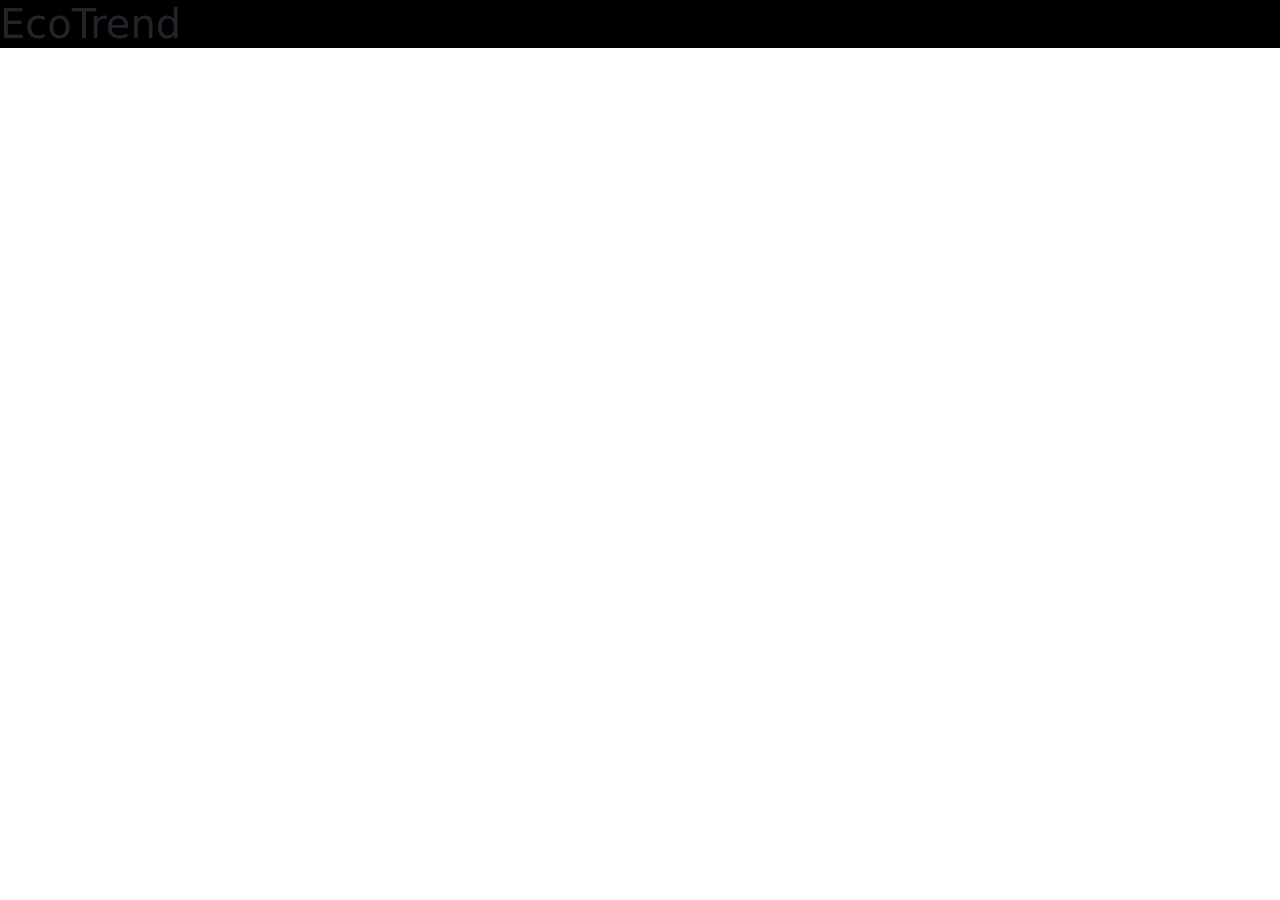
==== index.html @ 73c8722d "start" ====
<!DOCTYPE html>
<html lang="pt-br">
<head>
    <meta charset="UTF-8">
    <meta name="viewport" content="width=device-width, initial-scale=1.0">
    <title>Home</title>
    <link href="https://cdn.jsdelivr.net/npm/bootstrap@5.3.8/dist/css/bootstrap.min.css" rel="stylesheet" integrity="sha384-sRIl4kxILFvY47J16cr9ZwB07vP4J8+LH7qKQnuqkuIAvNWLzeN8tE5YBujZqJLB" crossorigin="anonymous">
</head>
<body>
    <h1 class="bg-black">EcoTrend</h1>
    
</body>
</html>
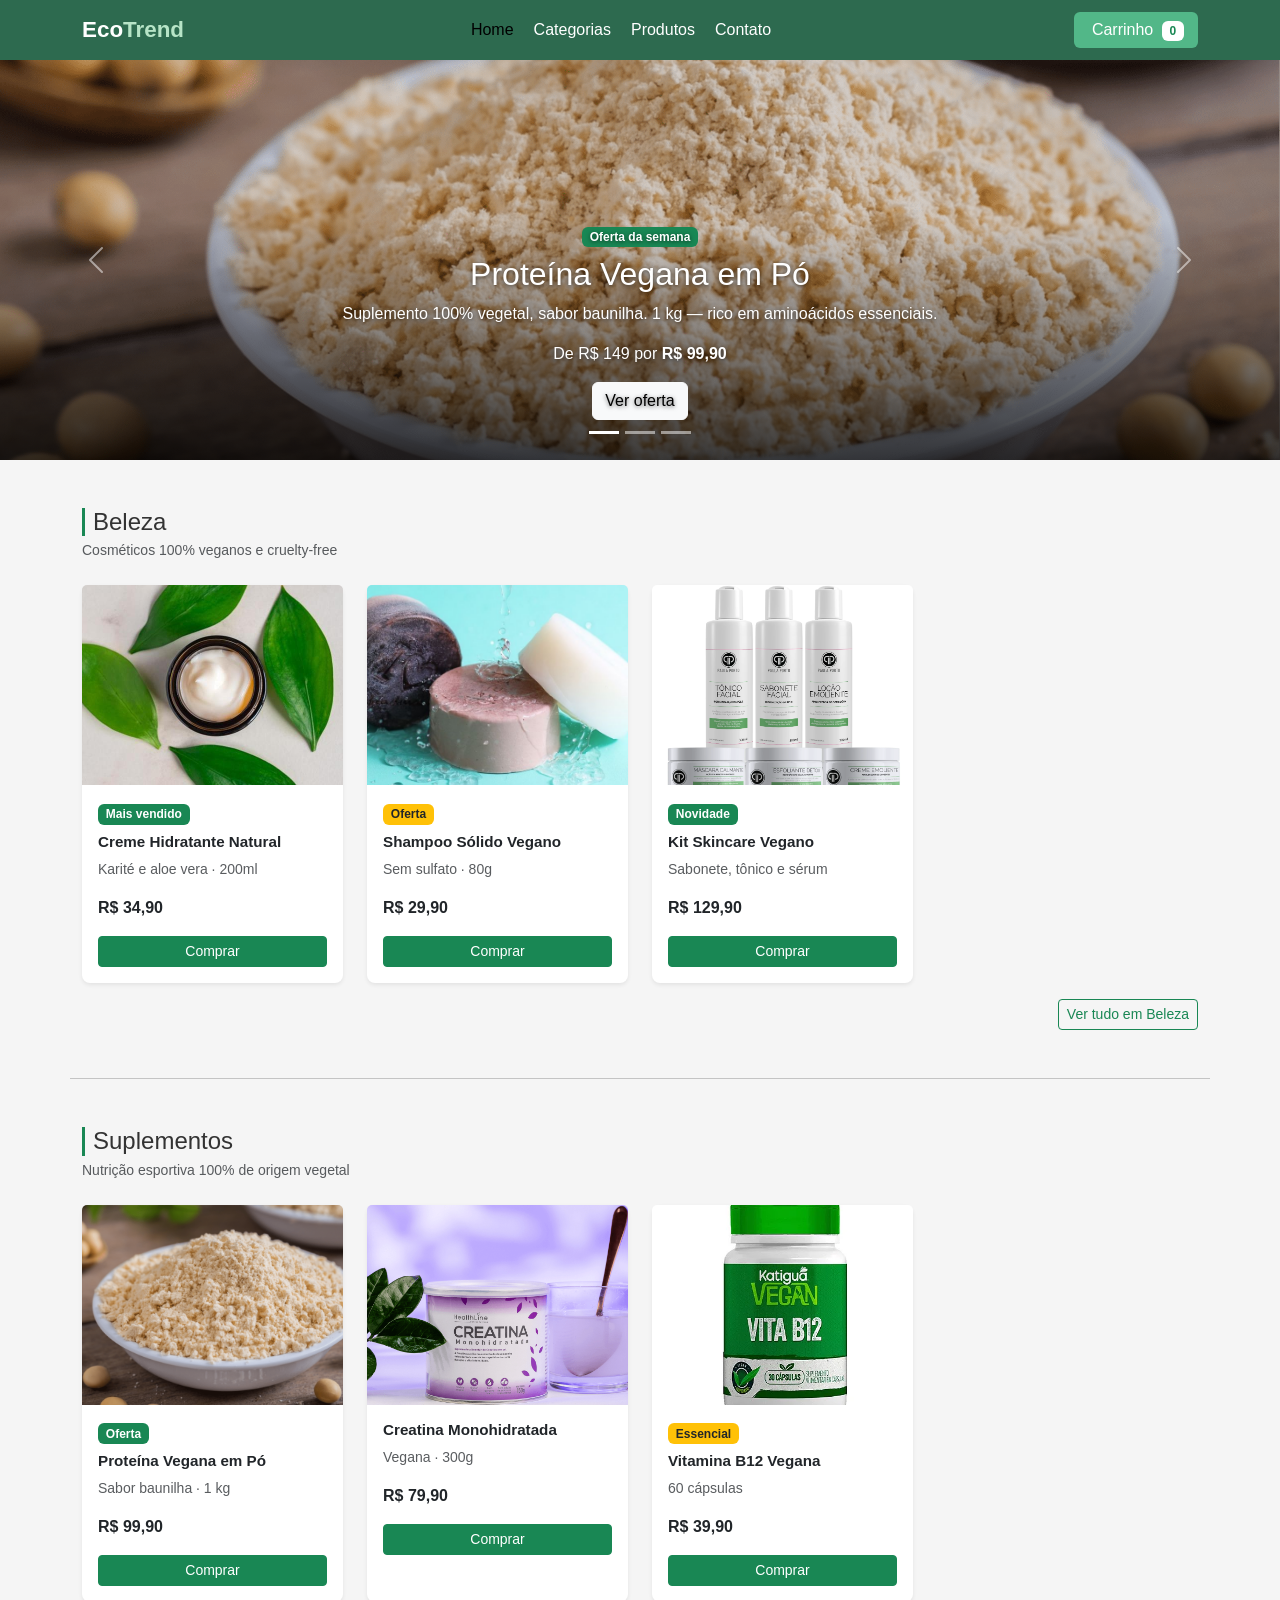
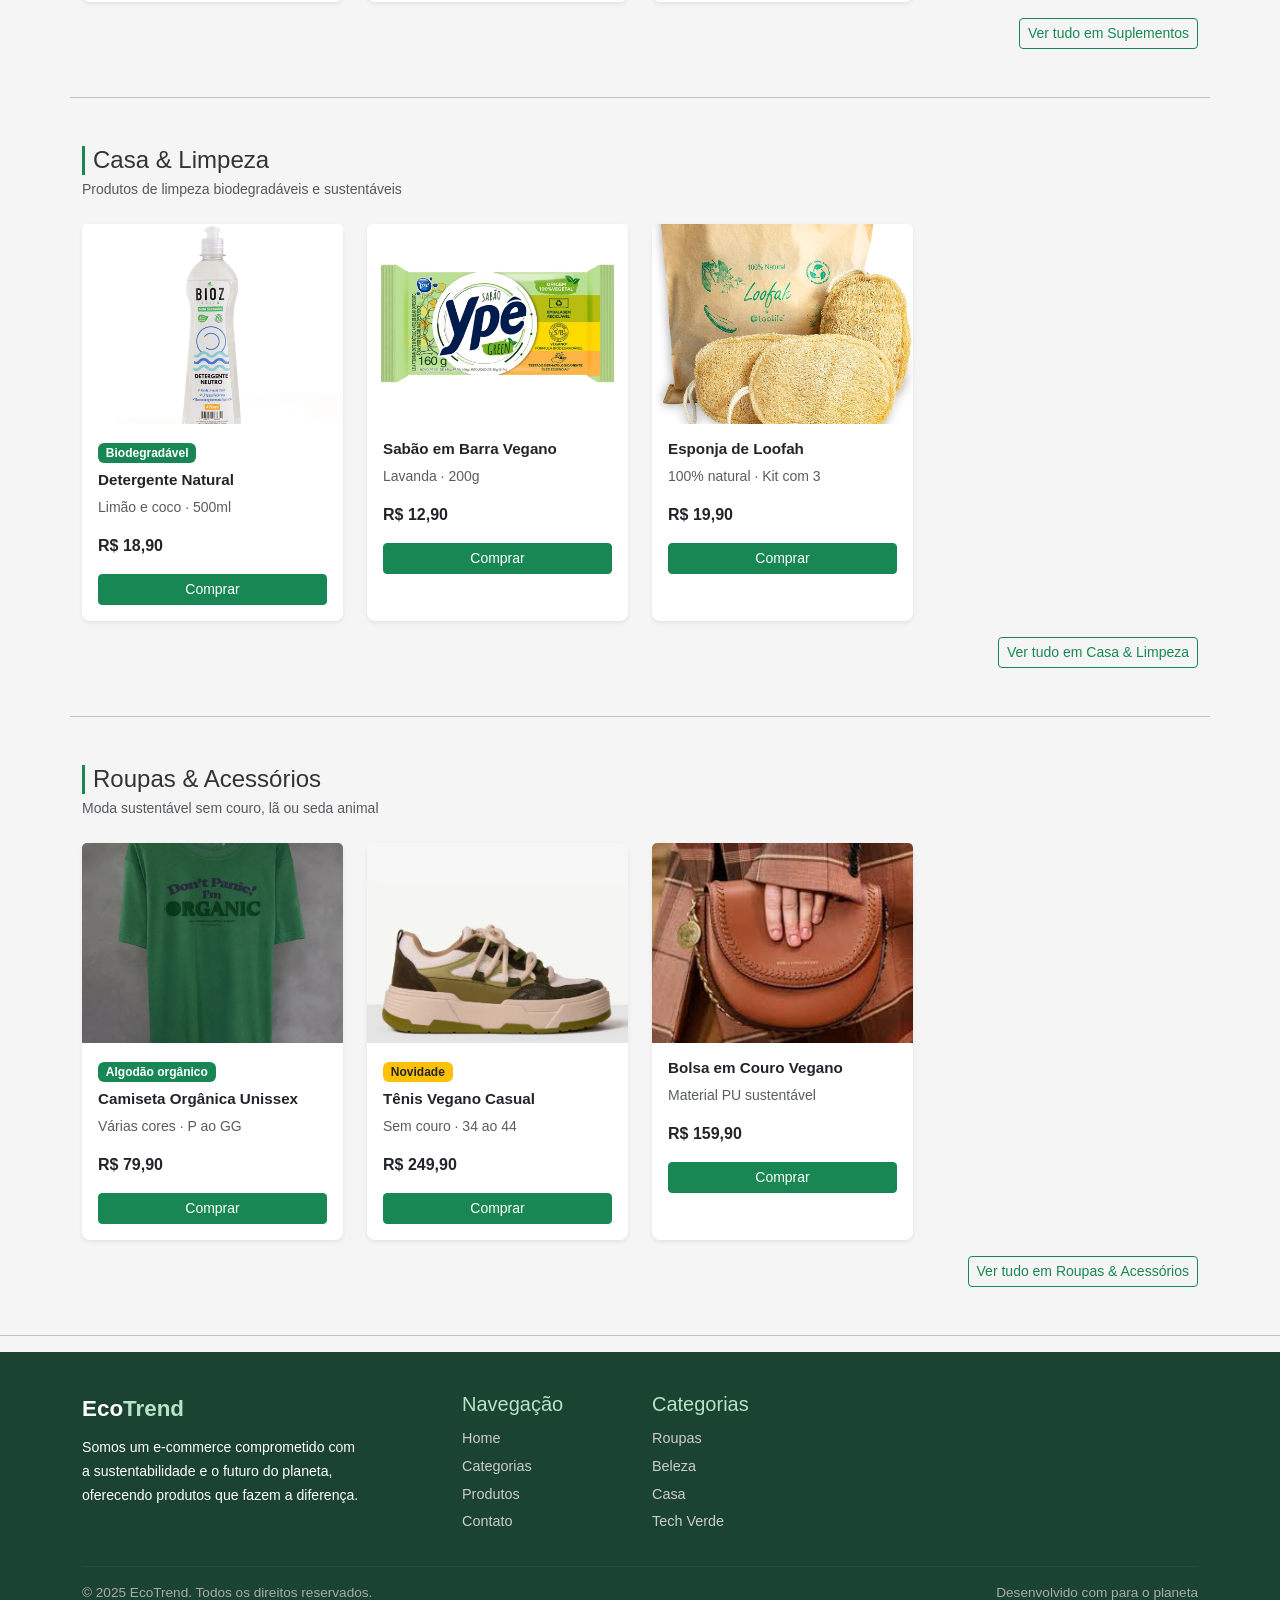
==== commit 9ec5d4b2: "index.html" ====
--- a/index.html
+++ b/index.html
@@ -1,13 +1,333 @@
 <!DOCTYPE html>
 <html lang="pt-br">
+
 <head>
     <meta charset="UTF-8">
     <meta name="viewport" content="width=device-width, initial-scale=1.0">
     <title>Home</title>
     <link href="https://cdn.jsdelivr.net/npm/bootstrap@5.3.8/dist/css/bootstrap.min.css" rel="stylesheet" integrity="sha384-sRIl4kxILFvY47J16cr9ZwB07vP4J8+LH7qKQnuqkuIAvNWLzeN8tE5YBujZqJLB" crossorigin="anonymous">
+    <link href="style/index.css" rel="stylesheet">
 </head>
+
 <body>
-    <h1 class="bg-black">EcoTrend</h1>
-    
+
+    <!-- Barra de navegação -->
+    <nav class="navbar navbar-expand-lg eco-navbar">
+        <div class="container">
+            <a class="navbar-brand" href="index.html">Eco<span>Trend</span></a>
+            <button class="navbar-toggler border-0" type="button" data-bs-toggle="collapse" data-bs-target="#navMenu">
+                <i class="fas fa-bars text-white"></i>
+            </button>
+            <div class="collapse navbar-collapse" id="navMenu">
+                <ul class="navbar-nav mx-auto gap-1">
+                    <li class="nav-item"><a class="nav-link active" href="index.html">Home</a></li>
+                    <li class="nav-item"><a class="nav-link" href="pages/categorias.html">Categorias</a></li>
+                    <li class="nav-item"><a class="nav-link" href="pages/produtos.html">Produtos</a></li>
+                    <li class="nav-item"><a class="nav-link" href="pages/contato.html">Contato</a></li>
+                </ul>
+                <div class="d-flex align-items-center gap-3">
+                    <a href="#" class="text-white-50 text-decoration-none"><i class="fas fa-search"></i></a>
+                    <a href="#" class="text-white-50 text-decoration-none"><i class="fas fa-user"></i></a>
+                    <a href="pages/categorias.html" class="nav-link cart-btn">
+                        <i class="fas fa-shopping-cart me-1"></i> Carrinho <span class="badge bg-white text-success ms-1">0</span>
+                    </a>
+                </div>
+            </div>
+        </div>
+    </nav>
+
+    <!-- Carrossel -->
+    <div id="promoCarousel" class="carousel slide" data-bs-ride="carousel" data-bs-interval="5000">
+
+        <div class="carousel-indicators">
+            <button type="button" data-bs-target="#promoCarousel" data-bs-slide-to="0" class="active" aria-current="true"></button>
+            <button type="button" data-bs-target="#promoCarousel" data-bs-slide-to="1"></button>
+            <button type="button" data-bs-target="#promoCarousel" data-bs-slide-to="2"></button>
+        </div>
+
+        <div class="carousel-inner">
+
+            <!-- Banner um -->
+            <div class="carousel-item active">
+                <img src="assets/img/proteina.png" class="d-block w-100" alt="Proteína Vegana">
+                <div class="carousel-caption d-none d-md-block">
+                    <span class="badge bg-success mb-2">Oferta da semana</span>
+                    <h2>Proteína Vegana em Pó</h2>
+                    <p>Suplemento 100% vegetal, sabor baunilha. 1 kg — rico em aminoácidos essenciais.</p>
+                    <p>De R$ 149 por <strong>R$ 99,90</strong></p>
+                    <a href="#" class="btn btn-light">Ver oferta</a>
+                </div>
+            </div>
+
+            <!-- Banner dois -->
+            <div class="carousel-item">
+                <img src="assets/img/hidratante.jpg" class="d-block w-100" alt="Creme Hidratante">
+                <div class="carousel-caption d-none d-md-block">
+                    <span class="badge bg-success mb-2">Leve 3, Pague 2</span>
+                    <h2>Creme Hidratante Natural</h2>
+                    <p>Formulado com manteiga de karité e aloe vera. Sem ingredientes de origem animal.</p>
+                    <p>A partir de <strong>R$ 34,90</strong></p>
+                    <a href="#" class="btn btn-light">Aproveitar</a>
+                </div>
+            </div>
+
+            <!-- Banner três -->
+            <div class="carousel-item">
+                <img src="assets/img/skincare.webp" class="d-block w-100" alt="Kit Skincare">
+                <div class="carousel-caption d-none d-md-block">
+                    <span class="badge bg-success mb-2">Novidade</span>
+                    <h2>Kit Skincare Vegano</h2>
+                    <p>Sabonete, tônico e sérum em um único kit. Cruelty-free e certificado vegano.</p>
+                    <p>Kit por <strong>R$ 129,90</strong></p>
+                    <a href="#" class="btn btn-light">Comprar agora</a>
+                </div>
+            </div>
+
+        </div>
+
+        <button class="carousel-control-prev" type="button" data-bs-target="#promoCarousel" data-bs-slide="prev">
+            <span class="carousel-control-prev-icon"></span>
+        </button>
+        <button class="carousel-control-next" type="button" data-bs-target="#promoCarousel" data-bs-slide="next">
+            <span class="carousel-control-next-icon"></span>
+        </button>
+
+    </div>
+
+    <!-- seção de produtos -->
+
+    <!-- beleza -->
+    <section class="container my-5">
+        <h4 class="mb-1 border-start border-success border-3 ps-2">Beleza</h4>
+        <p class="text-muted mb-4 small">Cosméticos 100% veganos e cruelty-free</p>
+        <div class="row g-4">
+            <div class="col-6 col-md-4 col-lg-3">
+                <div class="card h-100 border-0 shadow-sm">
+                    <img src="assets/img/hidratante.jpg" class="card-img-top" alt="Creme Hidratante">
+                    <div class="card-body">
+                        <span class="badge bg-success mb-2">Mais vendido</span>
+                        <h6 class="card-title">Creme Hidratante Natural</h6>
+                        <p class="text-muted small">Karité e aloe vera · 200ml</p>
+                        <p class="fw-bold mb-3">R$ 34,90</p>
+                        <a href="product.html" class="btn btn-success btn-sm w-100">Comprar</a>
+                    </div>
+                </div>
+            </div>
+            <div class="col-6 col-md-4 col-lg-3">
+                <div class="card h-100 border-0 shadow-sm">
+                    <img src="assets/img/shampoo.png" class="card-img-top" alt="Shampoo Sólido">
+                    <div class="card-body">
+                        <span class="badge bg-warning text-dark mb-2">Oferta</span>
+                        <h6 class="card-title">Shampoo Sólido Vegano</h6>
+                        <p class="text-muted small">Sem sulfato · 80g</p>
+                        <p class="fw-bold mb-3">R$ 29,90</p>
+                        <a href="product.html" class="btn btn-success btn-sm w-100">Comprar</a>
+                    </div>
+                </div>
+            </div>
+            <div class="col-6 col-md-4 col-lg-3">
+                <div class="card h-100 border-0 shadow-sm">
+                    <img src="assets/img/skincare.webp" class="card-img-top" alt="Kit Skincare">
+                    <div class="card-body">
+                        <span class="badge bg-success mb-2">Novidade</span>
+                        <h6 class="card-title">Kit Skincare Vegano</h6>
+                        <p class="text-muted small">Sabonete, tônico e sérum</p>
+                        <p class="fw-bold mb-3">R$ 129,90</p>
+                        <a href="product.html" class="btn btn-success btn-sm w-100">Comprar</a>
+                    </div>
+                </div>
+            </div>
+            <div class="text-end mt-3">
+                <a href="categories.html" class="btn btn-outline-success btn-sm">Ver tudo em Beleza</a>
+            </div>
+    </section>
+
+    <hr class="container">
+
+    <!-- suplementos -->
+    <section class="container my-5">
+        <h4 class="mb-1 border-start border-success border-3 ps-2">Suplementos</h4>
+        <p class="text-muted mb-4 small">Nutrição esportiva 100% de origem vegetal</p>
+        <div class="row g-4">
+            <div class="col-6 col-md-4 col-lg-3">
+                <div class="card h-100 border-0 shadow-sm">
+                    <img src="assets/img/proteina.png" class="card-img-top" alt="Proteína Vegana">
+                    <div class="card-body">
+                        <span class="badge bg-success mb-2">Oferta</span>
+                        <h6 class="card-title">Proteína Vegana em Pó</h6>
+                        <p class="text-muted small">Sabor baunilha · 1 kg</p>
+                        <p class="fw-bold mb-3">R$ 99,90</p>
+                        <a href="product.html" class="btn btn-success btn-sm w-100">Comprar</a>
+                    </div>
+                </div>
+            </div>
+            <div class="col-6 col-md-4 col-lg-3">
+                <div class="card h-100 border-0 shadow-sm">
+                    <img src="assets/img/creatina.png" class="card-img-top" alt="Creatina Vegana">
+                    <div class="card-body">
+                        <h6 class="card-title">Creatina Monohidratada</h6>
+                        <p class="text-muted small">Vegana · 300g</p>
+                        <p class="fw-bold mb-3">R$ 79,90</p>
+                        <a href="product.html" class="btn btn-success btn-sm w-100">Comprar</a>
+                    </div>
+                </div>
+            </div>
+            <div class="col-6 col-md-4 col-lg-3">
+                <div class="card h-100 border-0 shadow-sm">
+                    <img src="assets/img/vitaminab12.webp" class="card-img-top" alt="Vitamina B12">
+                    <div class="card-body">
+                        <span class="badge bg-warning text-dark mb-2">Essencial</span>
+                        <h6 class="card-title">Vitamina B12 Vegana</h6>
+                        <p class="text-muted small">60 cápsulas</p>
+                        <p class="fw-bold mb-3">R$ 39,90</p>
+                        <a href="product.html" class="btn btn-success btn-sm w-100">Comprar</a>
+                    </div>
+                </div>
+            </div>
+        </div>
+        <div class="text-end mt-3">
+            <a href="categories.html" class="btn btn-outline-success btn-sm">Ver tudo em Suplementos</a>
+        </div>
+    </section>
+
+    <hr class="container">
+
+    <!-- casa e limpeza -->
+    <section class="container my-5">
+        <h4 class="mb-1 border-start border-success border-3 ps-2">Casa & Limpeza</h4>
+        <p class="text-muted mb-4 small">Produtos de limpeza biodegradáveis e sustentáveis</p>
+        <div class="row g-4">
+            <div class="col-6 col-md-4 col-lg-3">
+                <div class="card h-100 border-0 shadow-sm">
+                    <img src="assets/img/detergente.png" class="card-img-top" alt="Detergente Natural">
+                    <div class="card-body">
+                        <span class="badge bg-success mb-2">Biodegradável</span>
+                        <h6 class="card-title">Detergente Natural</h6>
+                        <p class="text-muted small">Limão e coco · 500ml</p>
+                        <p class="fw-bold mb-3">R$ 18,90</p>
+                        <a href="product.html" class="btn btn-success btn-sm w-100">Comprar</a>
+                    </div>
+                </div>
+            </div>
+            <div class="col-6 col-md-4 col-lg-3">
+                <div class="card h-100 border-0 shadow-sm">
+                    <img src="assets/img/sabao.webp" class="card-img-top" alt="Sabão em Barra">
+                    <div class="card-body">
+                        <h6 class="card-title">Sabão em Barra Vegano</h6>
+                        <p class="text-muted small">Lavanda · 200g</p>
+                        <p class="fw-bold mb-3">R$ 12,90</p>
+                        <a href="product.html" class="btn btn-success btn-sm w-100">Comprar</a>
+                    </div>
+                </div>
+            </div>
+            <div class="col-6 col-md-4 col-lg-3">
+                <div class="card h-100 border-0 shadow-sm">
+                    <img src="assets/img/esponja.jpg" class="card-img-top" alt="Esponja Vegetal">
+                    <div class="card-body">
+                        <h6 class="card-title">Esponja de Loofah</h6>
+                        <p class="text-muted small">100% natural · Kit com 3</p>
+                        <p class="fw-bold mb-3">R$ 19,90</p>
+                        <a href="product.html" class="btn btn-success btn-sm w-100">Comprar</a>
+                    </div>
+                </div>
+            </div>
+        </div>
+        <div class="text-end mt-3">
+            <a href="categories.html" class="btn btn-outline-success btn-sm">Ver tudo em Casa & Limpeza</a>
+        </div>
+    </section>
+
+    <hr class="container">
+
+    <!-- roupas e acessórios -->
+    <section class="container my-5">
+        <h4 class="mb-1 border-start border-success border-3 ps-2">Roupas & Acessórios</h4>
+        <p class="text-muted mb-4 small">Moda sustentável sem couro, lã ou seda animal</p>
+        <div class="row g-4">
+            <div class="col-6 col-md-4 col-lg-3">
+                <div class="card h-100 border-0 shadow-sm">
+                    <img src="assets/img/camiseta.webp" class="card-img-top" alt="Camiseta Orgânica">
+                    <div class="card-body">
+                        <span class="badge bg-success mb-2">Algodão orgânico</span>
+                        <h6 class="card-title">Camiseta Orgânica Unissex</h6>
+                        <p class="text-muted small">Várias cores · P ao GG</p>
+                        <p class="fw-bold mb-3">R$ 79,90</p>
+                        <a href="product.html" class="btn btn-success btn-sm w-100">Comprar</a>
+                    </div>
+                </div>
+            </div>
+            <div class="col-6 col-md-4 col-lg-3">
+                <div class="card h-100 border-0 shadow-sm">
+                    <img src="assets/img/tenis.webp" class="card-img-top" alt="Tênis Vegano">
+                    <div class="card-body">
+                        <span class="badge bg-warning text-dark mb-2">Novidade</span>
+                        <h6 class="card-title">Tênis Vegano Casual</h6>
+                        <p class="text-muted small">Sem couro · 34 ao 44</p>
+                        <p class="fw-bold mb-3">R$ 249,90</p>
+                        <a href="product.html" class="btn btn-success btn-sm w-100">Comprar</a>
+                    </div>
+                </div>
+            </div>
+            <div class="col-6 col-md-4 col-lg-3">
+                <div class="card h-100 border-0 shadow-sm">
+                    <img src="assets/img/bolsa.jpg" class="card-img-top" alt="Bolsa Vegana">
+                    <div class="card-body">
+                        <h6 class="card-title">Bolsa em Couro Vegano</h6>
+                        <p class="text-muted small">Material PU sustentável</p>
+                        <p class="fw-bold mb-3">R$ 159,90</p>
+                        <a href="product.html" class="btn btn-success btn-sm w-100">Comprar</a>
+                    </div>
+                </div>
+            </div>
+        </div>
+        <div class="text-end mt-3">
+            <a href="categories.html" class="btn btn-outline-success btn-sm">Ver tudo em Roupas & Acessórios</a>
+        </div>
+    </section>
+
+    <hr>
+
+    <!-- Footer -->
+    <footer class="eco-footer">
+        <div class="container">
+            <div class="row g-4">
+                <div class="col-lg-4">
+                    <div class="footer-brand">Eco<span>Trend</span></div>
+                    <p style="font-size:0.88rem; max-width:280px; line-height:1.7;">
+                        Somos um e-commerce comprometido com a sustentabilidade e o futuro do planeta, oferecendo produtos que fazem a diferença.
+                    </p>
+                    <div class="social-icons mt-3">
+                        <a href="#"><i class="fab fa-instagram"></i></a>
+                        <a href="#"><i class="fab fa-facebook-f"></i></a>
+                        <a href="#"><i class="fab fa-tiktok"></i></a>
+                        <a href="#"><i class="fab fa-linkedin-in"></i></a>
+                    </div>
+                </div>
+                <div class="col-6 col-lg-2">
+                    <h5>Navegação</h5>
+                    <a href="index.html">Home</a>
+                    <a href="pages/categorias.html">Categorias</a>
+                    <a href="pages/produtos.html">Produtos</a>
+                    <a href="pages/contato.html">Contato</a>
+                </div>
+                <div class="col-6 col-lg-2">
+                    <h5>Categorias</h5>
+                    <a href="pages/categorias.html">Roupas</a>
+                    <a href="pages/categorias.html">Beleza</a>
+                    <a href="pages/categorias.html">Casa</a>
+                    <a href="pages/categorias.html">Tech Verde</a>
+                </div>
+            </div>
+            <hr />
+            <div class="d-flex justify-content-between align-items-center flex-wrap gap-2">
+                <p class="copyright mb-0">© 2025 EcoTrend. Todos os direitos reservados.</p>
+                <p class="copyright mb-0">Desenvolvido com <i class="fas fa-heart" style="color:var(--terracotta);"></i> para o planeta</p>
+            </div>
+        </div>
+    </footer>
+
+    <script src="https://cdn.jsdelivr.net/npm/bootstrap@5.3.8/dist/js/bootstrap.bundle.min.js"></script>
+
 </body>
+
 </html>
--- a/style/index.css
+++ b/style/index.css
@@ -0,0 +1,136 @@
+* {
+    margin: 0;
+    padding: 0;
+    box-sizing: border-box;
+}
+
+body {
+    font-family: Arial, sans-serif;
+    background-color: #f5f5f5;
+    color: #333;
+}
+
+
+/* Navbar */
+
+.eco-navbar {
+    background-color: #2d6a4f;
+}
+
+.eco-navbar .navbar-brand {
+    color: #fff;
+    font-weight: bold;
+    font-size: 1.4rem;
+}
+
+.eco-navbar .navbar-brand span {
+    color: #b7e4c7;
+}
+
+.eco-navbar .nav-link {
+    color: #fff;
+}
+
+.eco-navbar .nav-link:hover {
+    color: #b7e4c7;
+}
+
+.cart-btn {
+    background-color: #52b788;
+    border-radius: 6px;
+    padding: 6px 14px !important;
+}
+
+
+/* Carousel */
+
+.carousel-item img {
+    height: 400px;
+    object-fit: cover;
+}
+
+.carousel-item::after {
+    content: '';
+    position: absolute;
+    inset: 0;
+    background: linear-gradient(to top, rgba(0, 0, 0, 0.75) 0%, rgba(0, 0, 0, 0.1) 60%);
+}
+
+.carousel-caption {
+    z-index: 2;
+    text-shadow: 0 1px 4px rgba(0, 0, 0, 0.6);
+}
+
+
+/* Cards */
+
+.card img {
+    height: 200px;
+    object-fit: cover;
+}
+
+.card {
+    border-radius: 8px;
+}
+
+.card-title {
+    font-size: 0.95rem;
+    font-weight: bold;
+}
+
+
+/* Footer */
+
+.eco-footer {
+    background-color: #1b4332;
+    color: #fff;
+    padding: 40px 0 20px;
+}
+
+.eco-footer h5 {
+    color: #b7e4c7;
+    margin-bottom: 12px;
+}
+
+.eco-footer a {
+    display: block;
+    color: #ccc;
+    text-decoration: none;
+    margin-bottom: 6px;
+    font-size: 0.9rem;
+}
+
+.eco-footer a:hover {
+    color: #fff;
+}
+
+.footer-brand {
+    font-size: 1.4rem;
+    font-weight: bold;
+    color: #fff;
+    margin-bottom: 10px;
+}
+
+.footer-brand span {
+    color: #b7e4c7;
+}
+
+.eco-footer hr {
+    border-color: rgba(255, 255, 255, 0.15);
+}
+
+.copyright {
+    color: #aaa;
+    font-size: 0.85rem;
+}
+
+.social-icons a {
+    display: inline;
+    color: #b7e4c7;
+    margin-right: 12px;
+    font-size: 1.1rem;
+}
+
+.social-icons a:hover {
+    color: #fff;
+}
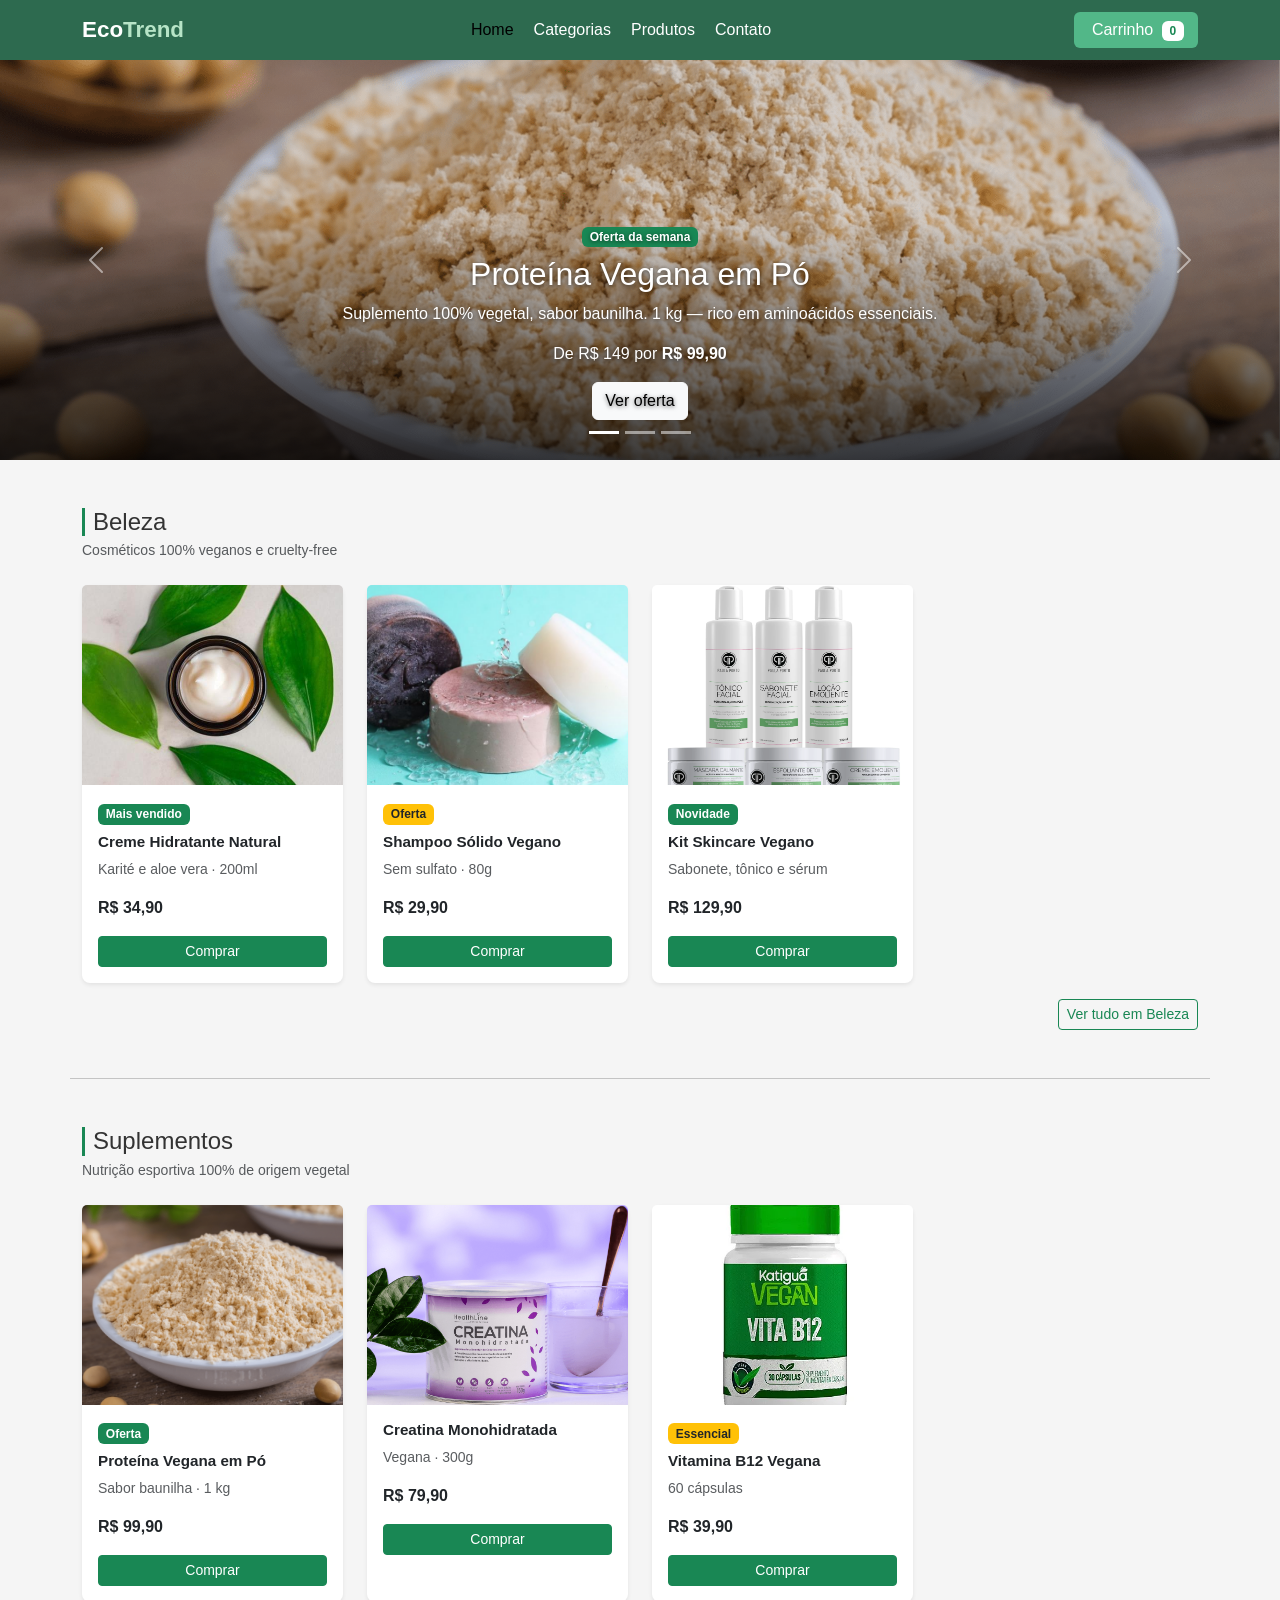
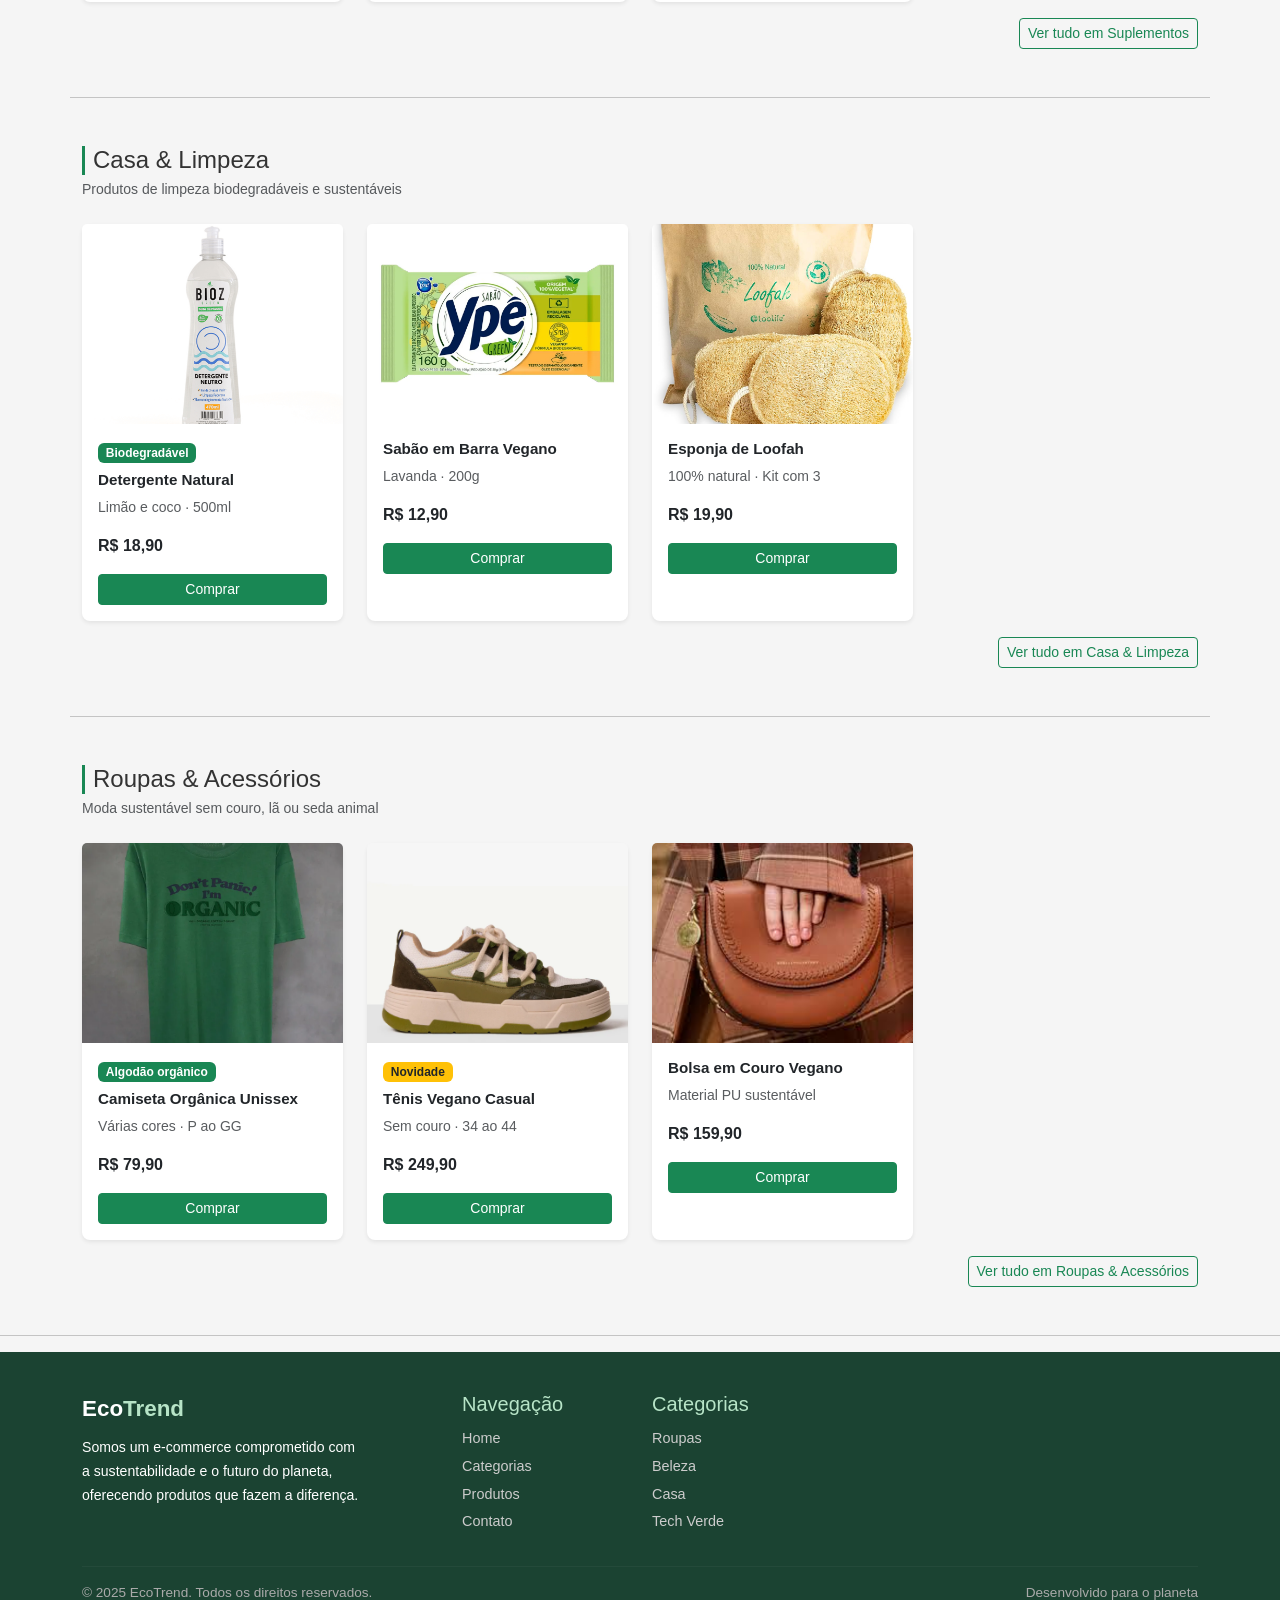
==== commit b391469f: "navbar" ====
--- a/index.html
+++ b/index.html
@@ -321,7 +321,7 @@
             <hr />
             <div class="d-flex justify-content-between align-items-center flex-wrap gap-2">
                 <p class="copyright mb-0">© 2025 EcoTrend. Todos os direitos reservados.</p>
-                <p class="copyright mb-0">Desenvolvido com <i class="fas fa-heart" style="color:var(--terracotta);"></i> para o planeta</p>
+                <p class="copyright mb-0">Desenvolvido para o planeta</p>
             </div>
         </div>
     </footer>
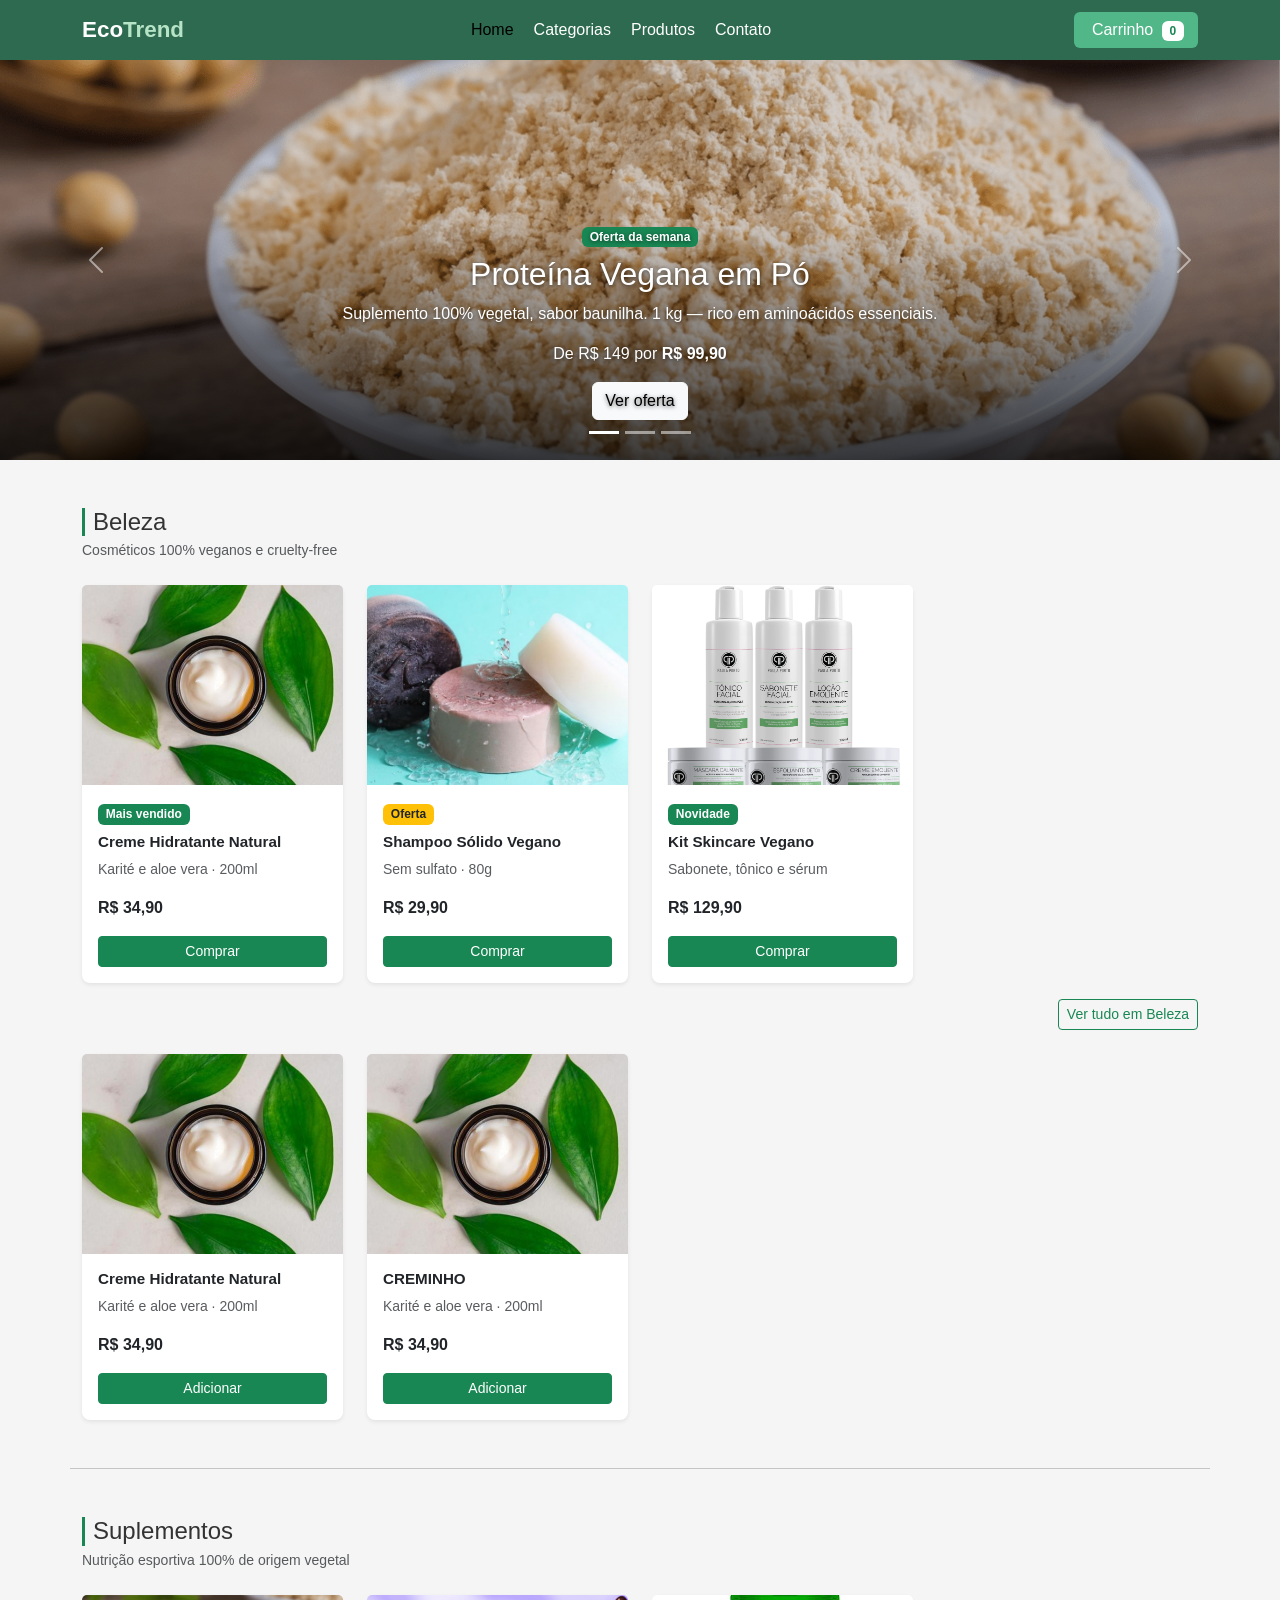
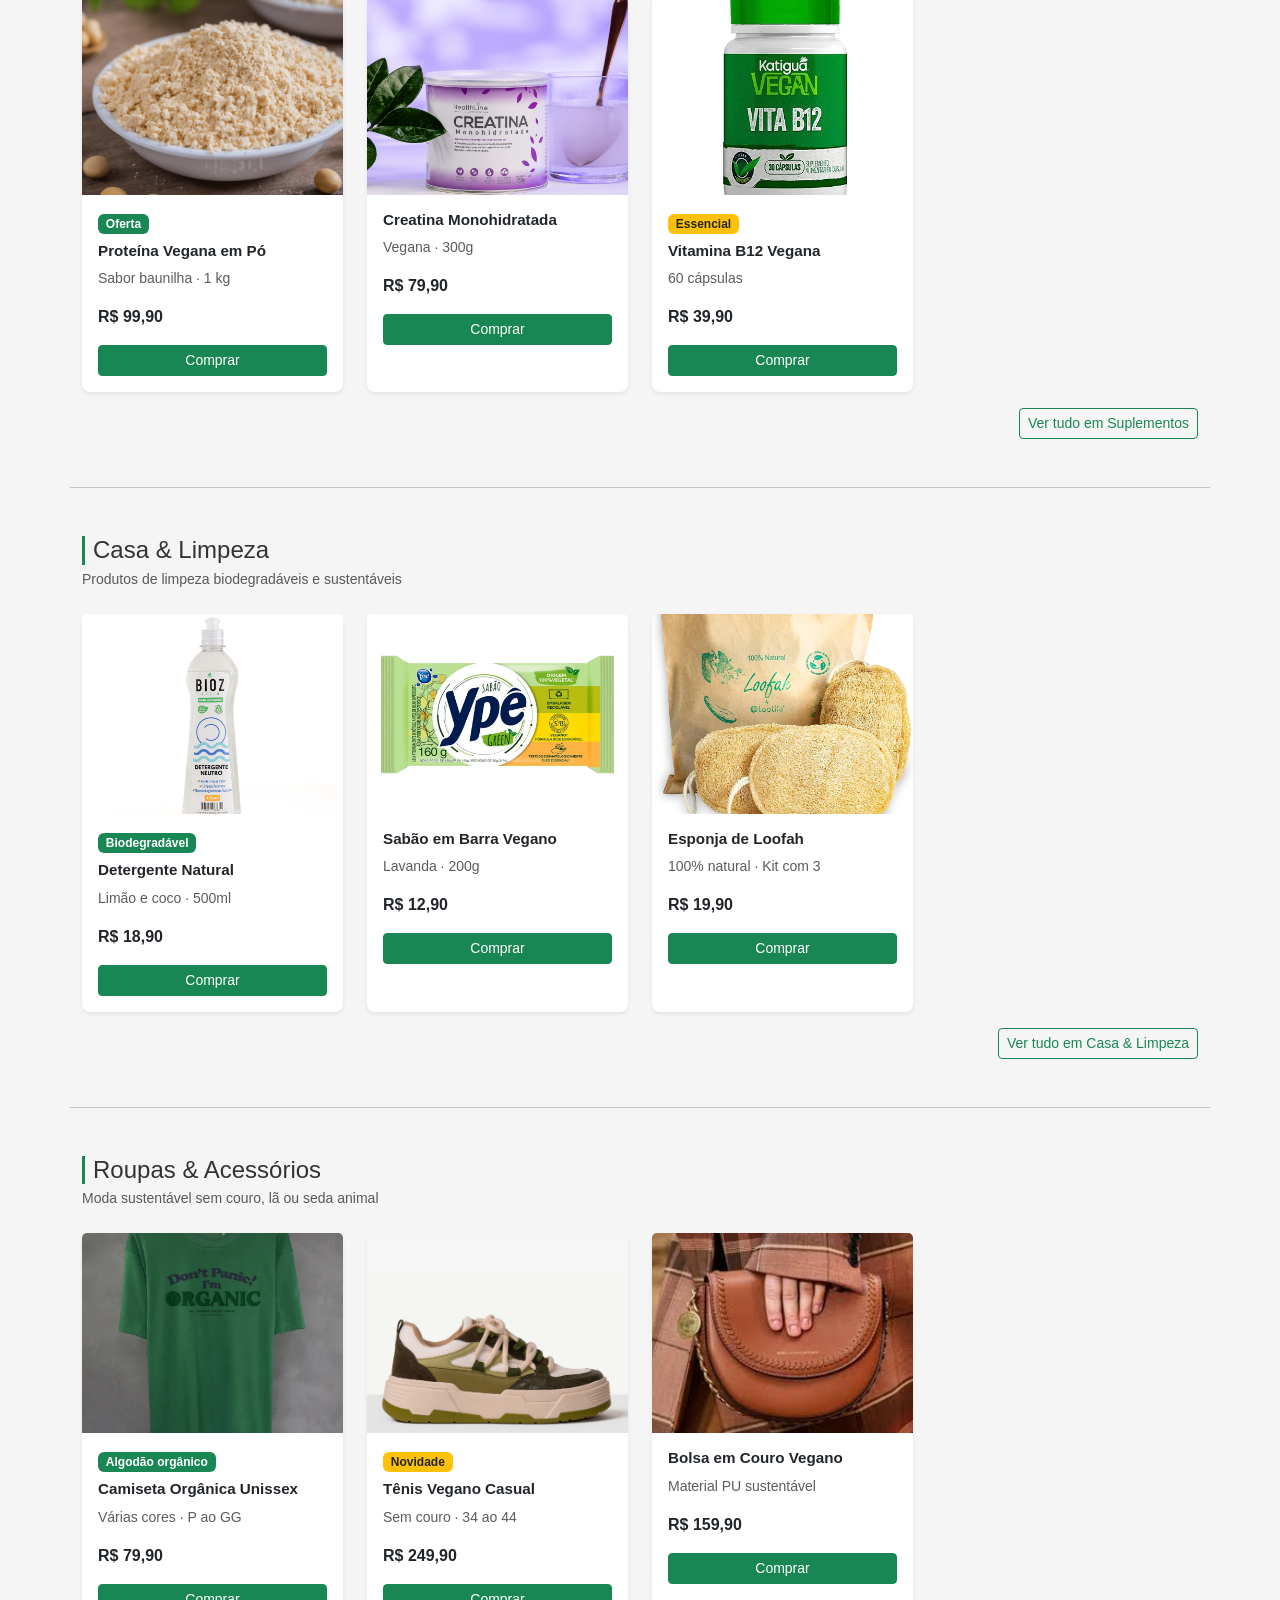
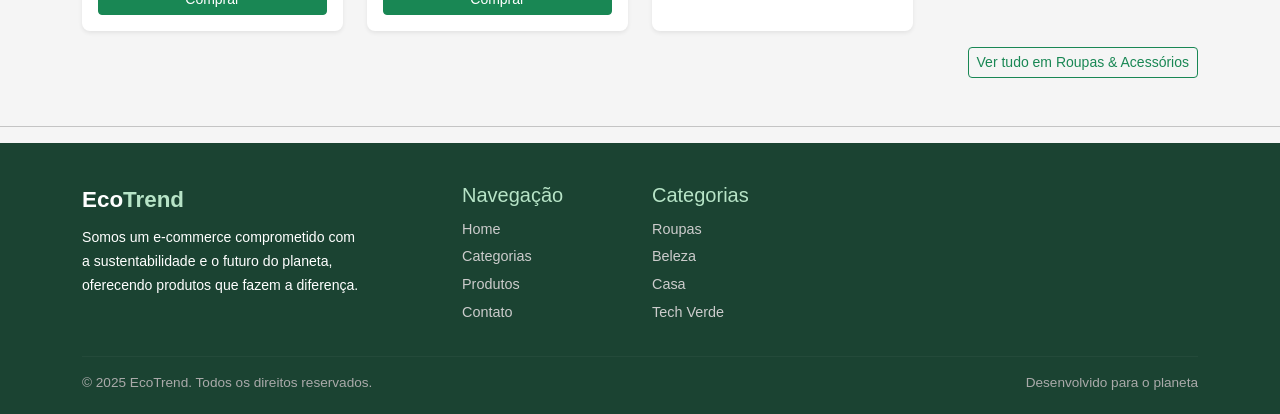
==== commit 68dd6240: "products data request" ====
--- a/index.html
+++ b/index.html
@@ -5,8 +5,10 @@
     <meta charset="UTF-8">
     <meta name="viewport" content="width=device-width, initial-scale=1.0">
     <title>Home</title>
-    <link href="https://cdn.jsdelivr.net/npm/bootstrap@5.3.8/dist/css/bootstrap.min.css" rel="stylesheet" integrity="sha384-sRIl4kxILFvY47J16cr9ZwB07vP4J8+LH7qKQnuqkuIAvNWLzeN8tE5YBujZqJLB" crossorigin="anonymous">
+    <link href="https://cdn.jsdelivr.net/npm/bootstrap@5.3.8/dist/css/bootstrap.min.css" rel="stylesheet"
+        integrity="sha384-sRIl4kxILFvY47J16cr9ZwB07vP4J8+LH7qKQnuqkuIAvNWLzeN8tE5YBujZqJLB" crossorigin="anonymous">
     <link href="style/index.css" rel="stylesheet">
+    <script src="/js/script.js" defer></script>
 </head>
 
 <body>
@@ -29,7 +31,8 @@
                     <a href="#" class="text-white-50 text-decoration-none"><i class="fas fa-search"></i></a>
                     <a href="#" class="text-white-50 text-decoration-none"><i class="fas fa-user"></i></a>
                     <a href="pages/categorias.html" class="nav-link cart-btn">
-                        <i class="fas fa-shopping-cart me-1"></i> Carrinho <span class="badge bg-white text-success ms-1">0</span>
+                        <i class="fas fa-shopping-cart me-1"></i> Carrinho <span
+                            class="badge bg-white text-success ms-1">0</span>
                     </a>
                 </div>
             </div>
@@ -40,7 +43,8 @@
     <div id="promoCarousel" class="carousel slide" data-bs-ride="carousel" data-bs-interval="5000">
 
         <div class="carousel-indicators">
-            <button type="button" data-bs-target="#promoCarousel" data-bs-slide-to="0" class="active" aria-current="true"></button>
+            <button type="button" data-bs-target="#promoCarousel" data-bs-slide-to="0" class="active"
+                aria-current="true"></button>
             <button type="button" data-bs-target="#promoCarousel" data-bs-slide-to="1"></button>
             <button type="button" data-bs-target="#promoCarousel" data-bs-slide-to="2"></button>
         </div>
@@ -100,7 +104,7 @@
     <section class="container my-5">
         <h4 class="mb-1 border-start border-success border-3 ps-2">Beleza</h4>
         <p class="text-muted mb-4 small">Cosméticos 100% veganos e cruelty-free</p>
-        <div class="row g-4">
+        <div id="produtos-veganos" class="row g-4">
             <div class="col-6 col-md-4 col-lg-3">
                 <div class="card h-100 border-0 shadow-sm">
                     <img src="assets/img/hidratante.jpg" class="card-img-top" alt="Creme Hidratante">
@@ -124,6 +128,7 @@
                         <a href="product.html" class="btn btn-success btn-sm w-100">Comprar</a>
                     </div>
                 </div>
+
             </div>
             <div class="col-6 col-md-4 col-lg-3">
                 <div class="card h-100 border-0 shadow-sm">
@@ -294,7 +299,8 @@
                 <div class="col-lg-4">
                     <div class="footer-brand">Eco<span>Trend</span></div>
                     <p style="font-size:0.88rem; max-width:280px; line-height:1.7;">
-                        Somos um e-commerce comprometido com a sustentabilidade e o futuro do planeta, oferecendo produtos que fazem a diferença.
+                        Somos um e-commerce comprometido com a sustentabilidade e o futuro do planeta, oferecendo
+                        produtos que fazem a diferença.
                     </p>
                     <div class="social-icons mt-3">
                         <a href="#"><i class="fab fa-instagram"></i></a>
@@ -327,7 +333,6 @@
     </footer>
 
     <script src="https://cdn.jsdelivr.net/npm/bootstrap@5.3.8/dist/js/bootstrap.bundle.min.js"></script>
-
 </body>
 
 </html>
--- a/style/index.css
+++ b/style/index.css
@@ -133,4 +133,38 @@
 
 .social-icons a:hover {
     color: #fff;
+}
+
+/* filtros e categorias */
+
+.form-check-input:checked {
+    background-color: #198754;
+    border-color: #198754;
+}
+
+.form-check-input:focus {
+    border-color: #198754;
+    box-shadow: 0 0 0 0.25rem rgba(25, 135, 84, 0.25);
+}
+
+#grid-produtos {
+    display: grid;
+    grid-template-rows: repeat(5, 1fr);
+    grid-template-columns: 1fr 1fr;
+    gap: 10px;
+}
+
+/* Media Query */
+
+@media (min-width: 640px) {
+    #grid-produtos {
+        grid-template-rows: repeat(4, 1fr);
+        grid-template-columns: 1fr 1fr 1fr;
+    }
+
+    #grid{
+        display: grid;
+        grid-template-rows: 1fr;
+        grid-template-columns: 1fr 3fr;
+    }
 }
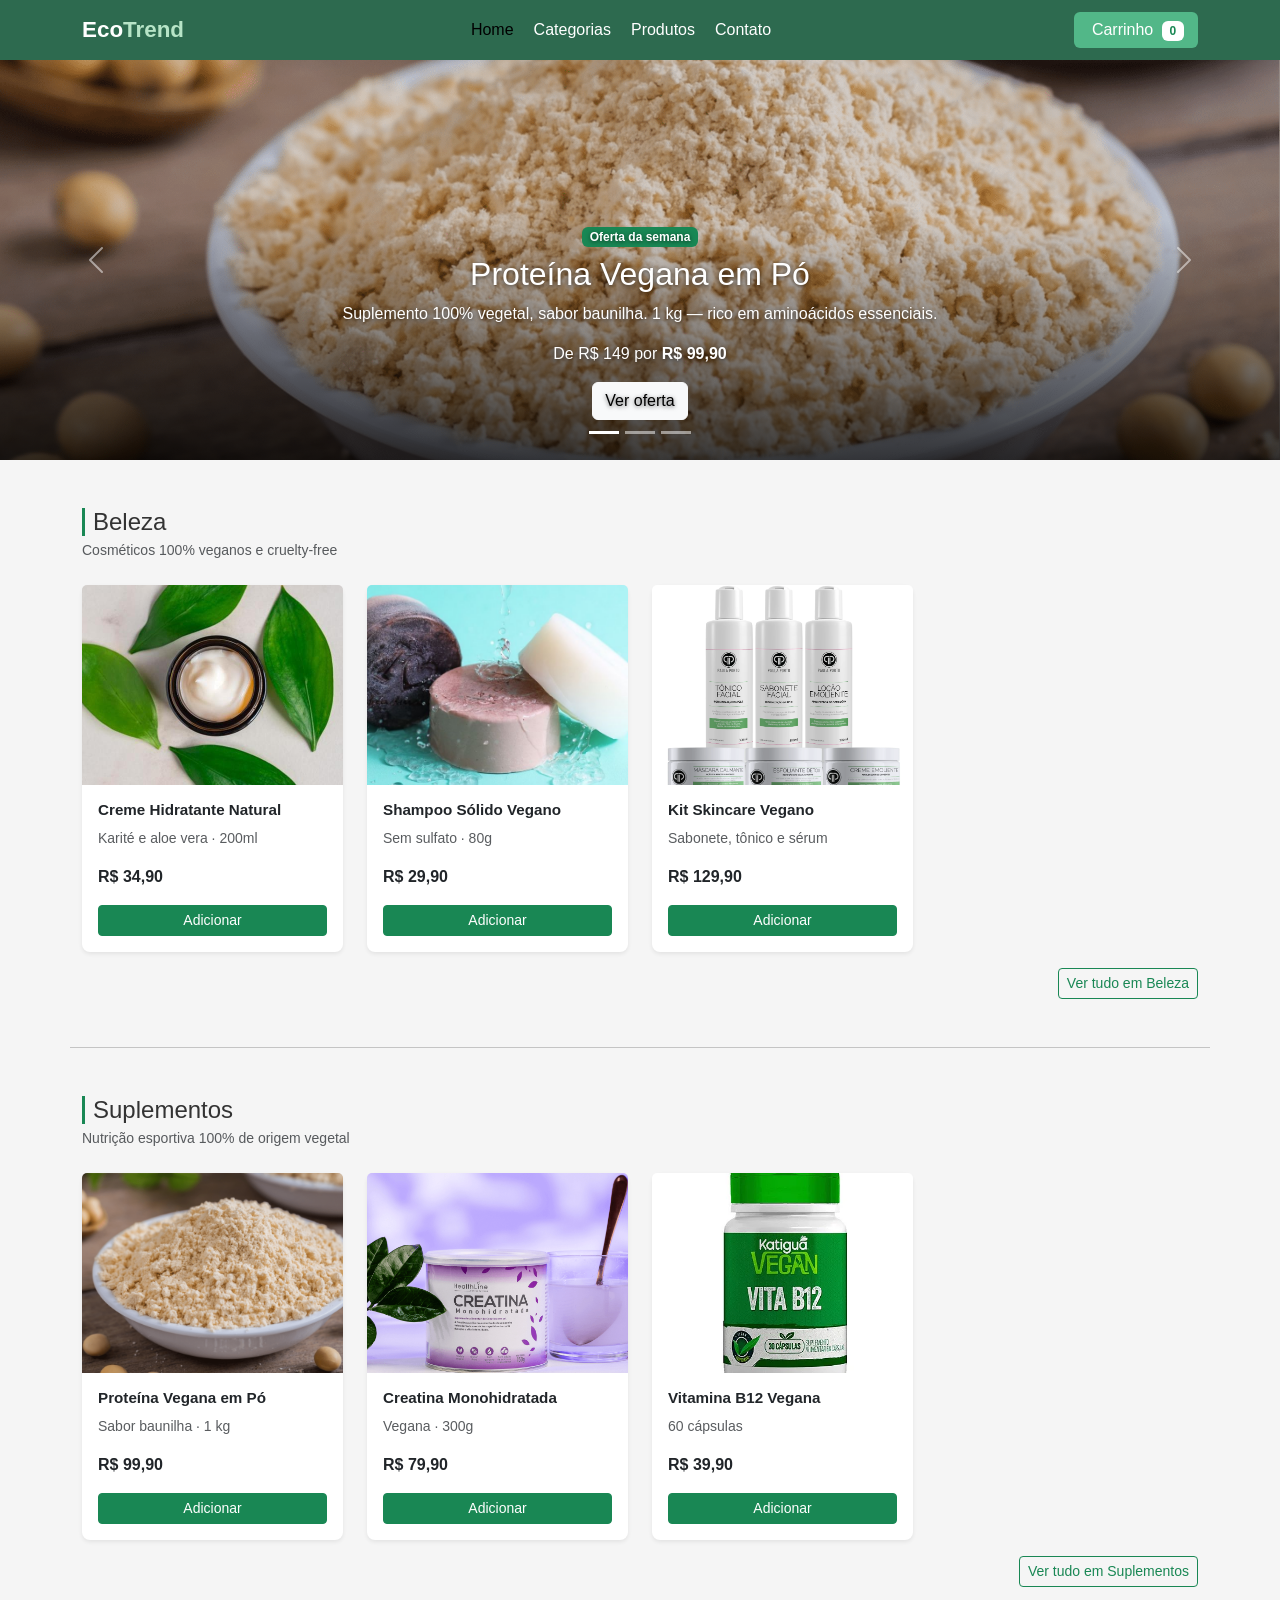
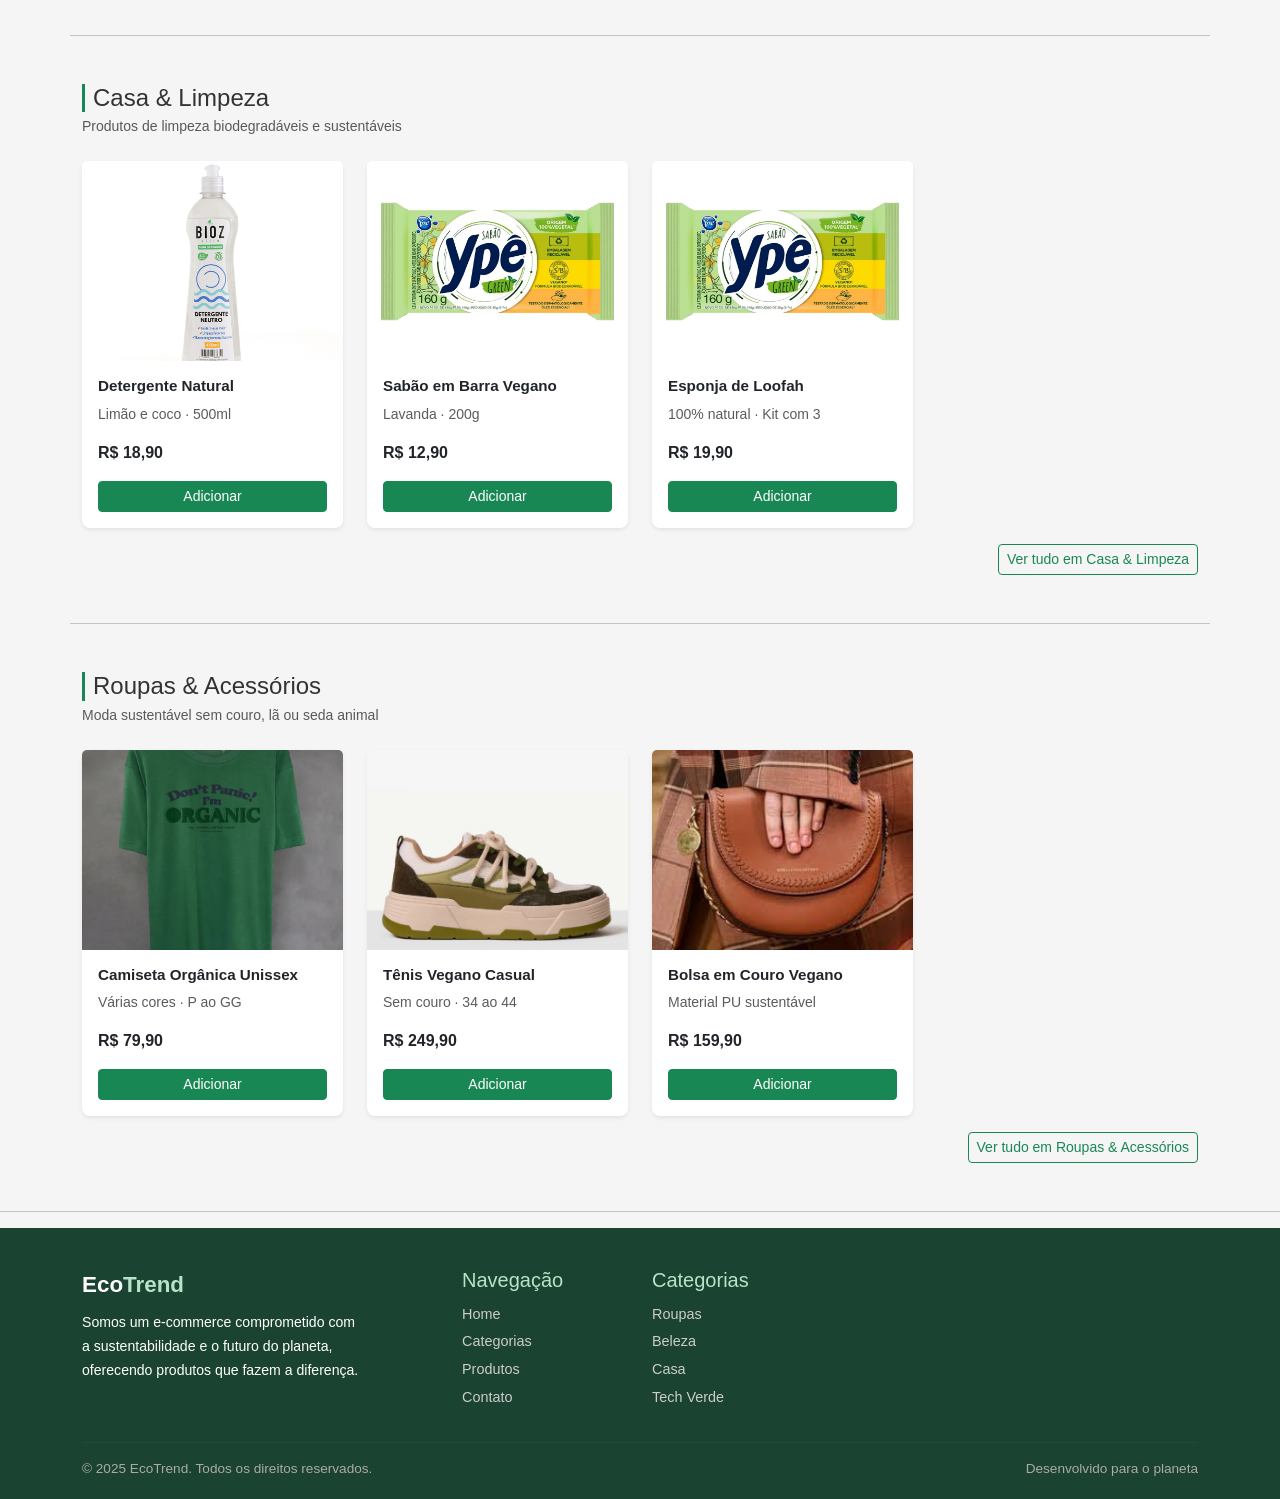
==== commit ea00636b: "json of products" ====
--- a/index.html
+++ b/index.html
@@ -105,46 +105,10 @@
         <h4 class="mb-1 border-start border-success border-3 ps-2">Beleza</h4>
         <p class="text-muted mb-4 small">Cosméticos 100% veganos e cruelty-free</p>
         <div id="produtos-veganos" class="row g-4">
-            <div class="col-6 col-md-4 col-lg-3">
-                <div class="card h-100 border-0 shadow-sm">
-                    <img src="assets/img/hidratante.jpg" class="card-img-top" alt="Creme Hidratante">
-                    <div class="card-body">
-                        <span class="badge bg-success mb-2">Mais vendido</span>
-                        <h6 class="card-title">Creme Hidratante Natural</h6>
-                        <p class="text-muted small">Karité e aloe vera · 200ml</p>
-                        <p class="fw-bold mb-3">R$ 34,90</p>
-                        <a href="product.html" class="btn btn-success btn-sm w-100">Comprar</a>
-                    </div>
-                </div>
-            </div>
-            <div class="col-6 col-md-4 col-lg-3">
-                <div class="card h-100 border-0 shadow-sm">
-                    <img src="assets/img/shampoo.png" class="card-img-top" alt="Shampoo Sólido">
-                    <div class="card-body">
-                        <span class="badge bg-warning text-dark mb-2">Oferta</span>
-                        <h6 class="card-title">Shampoo Sólido Vegano</h6>
-                        <p class="text-muted small">Sem sulfato · 80g</p>
-                        <p class="fw-bold mb-3">R$ 29,90</p>
-                        <a href="product.html" class="btn btn-success btn-sm w-100">Comprar</a>
-                    </div>
-                </div>
-
-            </div>
-            <div class="col-6 col-md-4 col-lg-3">
-                <div class="card h-100 border-0 shadow-sm">
-                    <img src="assets/img/skincare.webp" class="card-img-top" alt="Kit Skincare">
-                    <div class="card-body">
-                        <span class="badge bg-success mb-2">Novidade</span>
-                        <h6 class="card-title">Kit Skincare Vegano</h6>
-                        <p class="text-muted small">Sabonete, tônico e sérum</p>
-                        <p class="fw-bold mb-3">R$ 129,90</p>
-                        <a href="product.html" class="btn btn-success btn-sm w-100">Comprar</a>
-                    </div>
-                </div>
-            </div>
-            <div class="text-end mt-3">
-                <a href="categories.html" class="btn btn-outline-success btn-sm">Ver tudo em Beleza</a>
-            </div>
+        </div>
+        <div class="text-end mt-3">
+            <a href="categories.html" class="btn btn-outline-success btn-sm">Ver tudo em Beleza</a>
+        </div>
     </section>
 
     <hr class="container">
@@ -153,42 +117,7 @@
     <section class="container my-5">
         <h4 class="mb-1 border-start border-success border-3 ps-2">Suplementos</h4>
         <p class="text-muted mb-4 small">Nutrição esportiva 100% de origem vegetal</p>
-        <div class="row g-4">
-            <div class="col-6 col-md-4 col-lg-3">
-                <div class="card h-100 border-0 shadow-sm">
-                    <img src="assets/img/proteina.png" class="card-img-top" alt="Proteína Vegana">
-                    <div class="card-body">
-                        <span class="badge bg-success mb-2">Oferta</span>
-                        <h6 class="card-title">Proteína Vegana em Pó</h6>
-                        <p class="text-muted small">Sabor baunilha · 1 kg</p>
-                        <p class="fw-bold mb-3">R$ 99,90</p>
-                        <a href="product.html" class="btn btn-success btn-sm w-100">Comprar</a>
-                    </div>
-                </div>
-            </div>
-            <div class="col-6 col-md-4 col-lg-3">
-                <div class="card h-100 border-0 shadow-sm">
-                    <img src="assets/img/creatina.png" class="card-img-top" alt="Creatina Vegana">
-                    <div class="card-body">
-                        <h6 class="card-title">Creatina Monohidratada</h6>
-                        <p class="text-muted small">Vegana · 300g</p>
-                        <p class="fw-bold mb-3">R$ 79,90</p>
-                        <a href="product.html" class="btn btn-success btn-sm w-100">Comprar</a>
-                    </div>
-                </div>
-            </div>
-            <div class="col-6 col-md-4 col-lg-3">
-                <div class="card h-100 border-0 shadow-sm">
-                    <img src="assets/img/vitaminab12.webp" class="card-img-top" alt="Vitamina B12">
-                    <div class="card-body">
-                        <span class="badge bg-warning text-dark mb-2">Essencial</span>
-                        <h6 class="card-title">Vitamina B12 Vegana</h6>
-                        <p class="text-muted small">60 cápsulas</p>
-                        <p class="fw-bold mb-3">R$ 39,90</p>
-                        <a href="product.html" class="btn btn-success btn-sm w-100">Comprar</a>
-                    </div>
-                </div>
-            </div>
+        <div id="produtos-suplementos" class="row g-4">
         </div>
         <div class="text-end mt-3">
             <a href="categories.html" class="btn btn-outline-success btn-sm">Ver tudo em Suplementos</a>
@@ -201,41 +130,7 @@
     <section class="container my-5">
         <h4 class="mb-1 border-start border-success border-3 ps-2">Casa & Limpeza</h4>
         <p class="text-muted mb-4 small">Produtos de limpeza biodegradáveis e sustentáveis</p>
-        <div class="row g-4">
-            <div class="col-6 col-md-4 col-lg-3">
-                <div class="card h-100 border-0 shadow-sm">
-                    <img src="assets/img/detergente.png" class="card-img-top" alt="Detergente Natural">
-                    <div class="card-body">
-                        <span class="badge bg-success mb-2">Biodegradável</span>
-                        <h6 class="card-title">Detergente Natural</h6>
-                        <p class="text-muted small">Limão e coco · 500ml</p>
-                        <p class="fw-bold mb-3">R$ 18,90</p>
-                        <a href="product.html" class="btn btn-success btn-sm w-100">Comprar</a>
-                    </div>
-                </div>
-            </div>
-            <div class="col-6 col-md-4 col-lg-3">
-                <div class="card h-100 border-0 shadow-sm">
-                    <img src="assets/img/sabao.webp" class="card-img-top" alt="Sabão em Barra">
-                    <div class="card-body">
-                        <h6 class="card-title">Sabão em Barra Vegano</h6>
-                        <p class="text-muted small">Lavanda · 200g</p>
-                        <p class="fw-bold mb-3">R$ 12,90</p>
-                        <a href="product.html" class="btn btn-success btn-sm w-100">Comprar</a>
-                    </div>
-                </div>
-            </div>
-            <div class="col-6 col-md-4 col-lg-3">
-                <div class="card h-100 border-0 shadow-sm">
-                    <img src="assets/img/esponja.jpg" class="card-img-top" alt="Esponja Vegetal">
-                    <div class="card-body">
-                        <h6 class="card-title">Esponja de Loofah</h6>
-                        <p class="text-muted small">100% natural · Kit com 3</p>
-                        <p class="fw-bold mb-3">R$ 19,90</p>
-                        <a href="product.html" class="btn btn-success btn-sm w-100">Comprar</a>
-                    </div>
-                </div>
-            </div>
+        <div id="produtos-limpeza" class="row g-4">
         </div>
         <div class="text-end mt-3">
             <a href="categories.html" class="btn btn-outline-success btn-sm">Ver tudo em Casa & Limpeza</a>
@@ -248,42 +143,7 @@
     <section class="container my-5">
         <h4 class="mb-1 border-start border-success border-3 ps-2">Roupas & Acessórios</h4>
         <p class="text-muted mb-4 small">Moda sustentável sem couro, lã ou seda animal</p>
-        <div class="row g-4">
-            <div class="col-6 col-md-4 col-lg-3">
-                <div class="card h-100 border-0 shadow-sm">
-                    <img src="assets/img/camiseta.webp" class="card-img-top" alt="Camiseta Orgânica">
-                    <div class="card-body">
-                        <span class="badge bg-success mb-2">Algodão orgânico</span>
-                        <h6 class="card-title">Camiseta Orgânica Unissex</h6>
-                        <p class="text-muted small">Várias cores · P ao GG</p>
-                        <p class="fw-bold mb-3">R$ 79,90</p>
-                        <a href="product.html" class="btn btn-success btn-sm w-100">Comprar</a>
-                    </div>
-                </div>
-            </div>
-            <div class="col-6 col-md-4 col-lg-3">
-                <div class="card h-100 border-0 shadow-sm">
-                    <img src="assets/img/tenis.webp" class="card-img-top" alt="Tênis Vegano">
-                    <div class="card-body">
-                        <span class="badge bg-warning text-dark mb-2">Novidade</span>
-                        <h6 class="card-title">Tênis Vegano Casual</h6>
-                        <p class="text-muted small">Sem couro · 34 ao 44</p>
-                        <p class="fw-bold mb-3">R$ 249,90</p>
-                        <a href="product.html" class="btn btn-success btn-sm w-100">Comprar</a>
-                    </div>
-                </div>
-            </div>
-            <div class="col-6 col-md-4 col-lg-3">
-                <div class="card h-100 border-0 shadow-sm">
-                    <img src="assets/img/bolsa.jpg" class="card-img-top" alt="Bolsa Vegana">
-                    <div class="card-body">
-                        <h6 class="card-title">Bolsa em Couro Vegano</h6>
-                        <p class="text-muted small">Material PU sustentável</p>
-                        <p class="fw-bold mb-3">R$ 159,90</p>
-                        <a href="product.html" class="btn btn-success btn-sm w-100">Comprar</a>
-                    </div>
-                </div>
-            </div>
+        <div id="produtos-roupas" class="row g-4">
         </div>
         <div class="text-end mt-3">
             <a href="categories.html" class="btn btn-outline-success btn-sm">Ver tudo em Roupas & Acessórios</a>
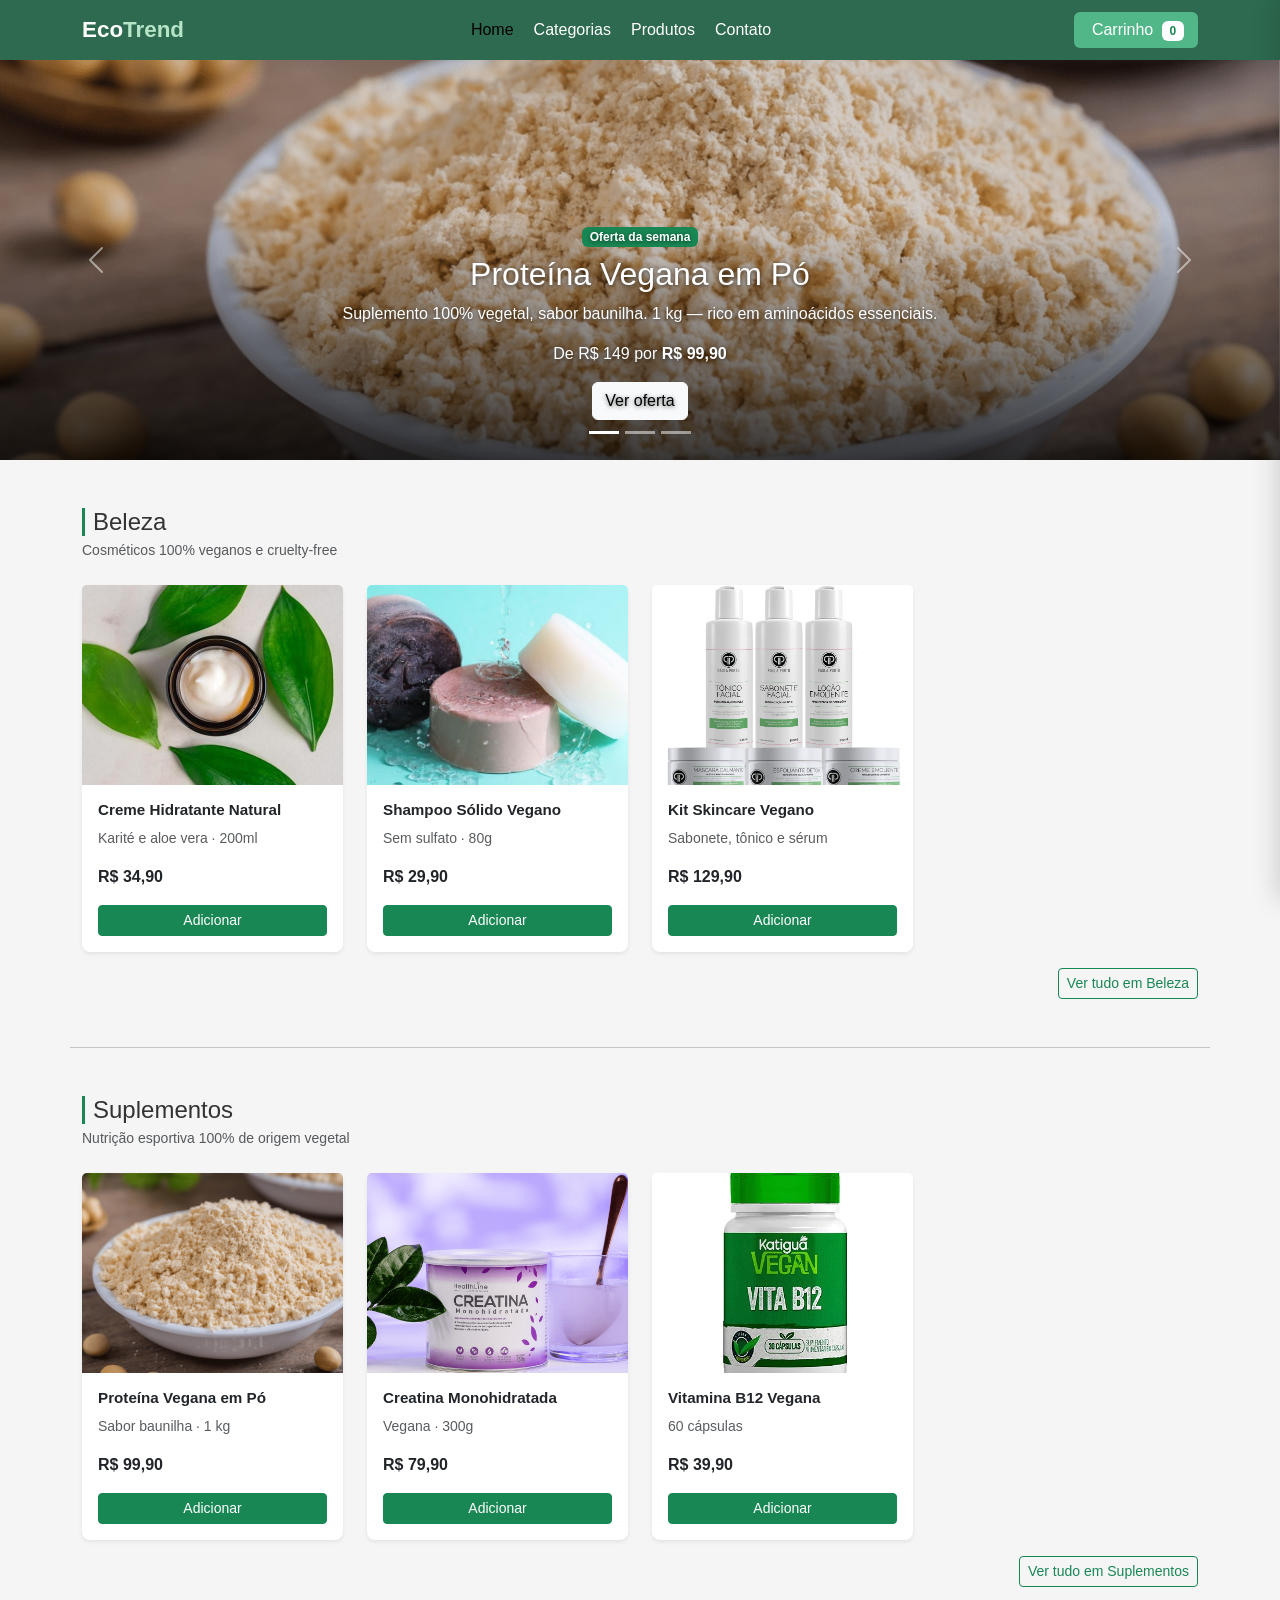
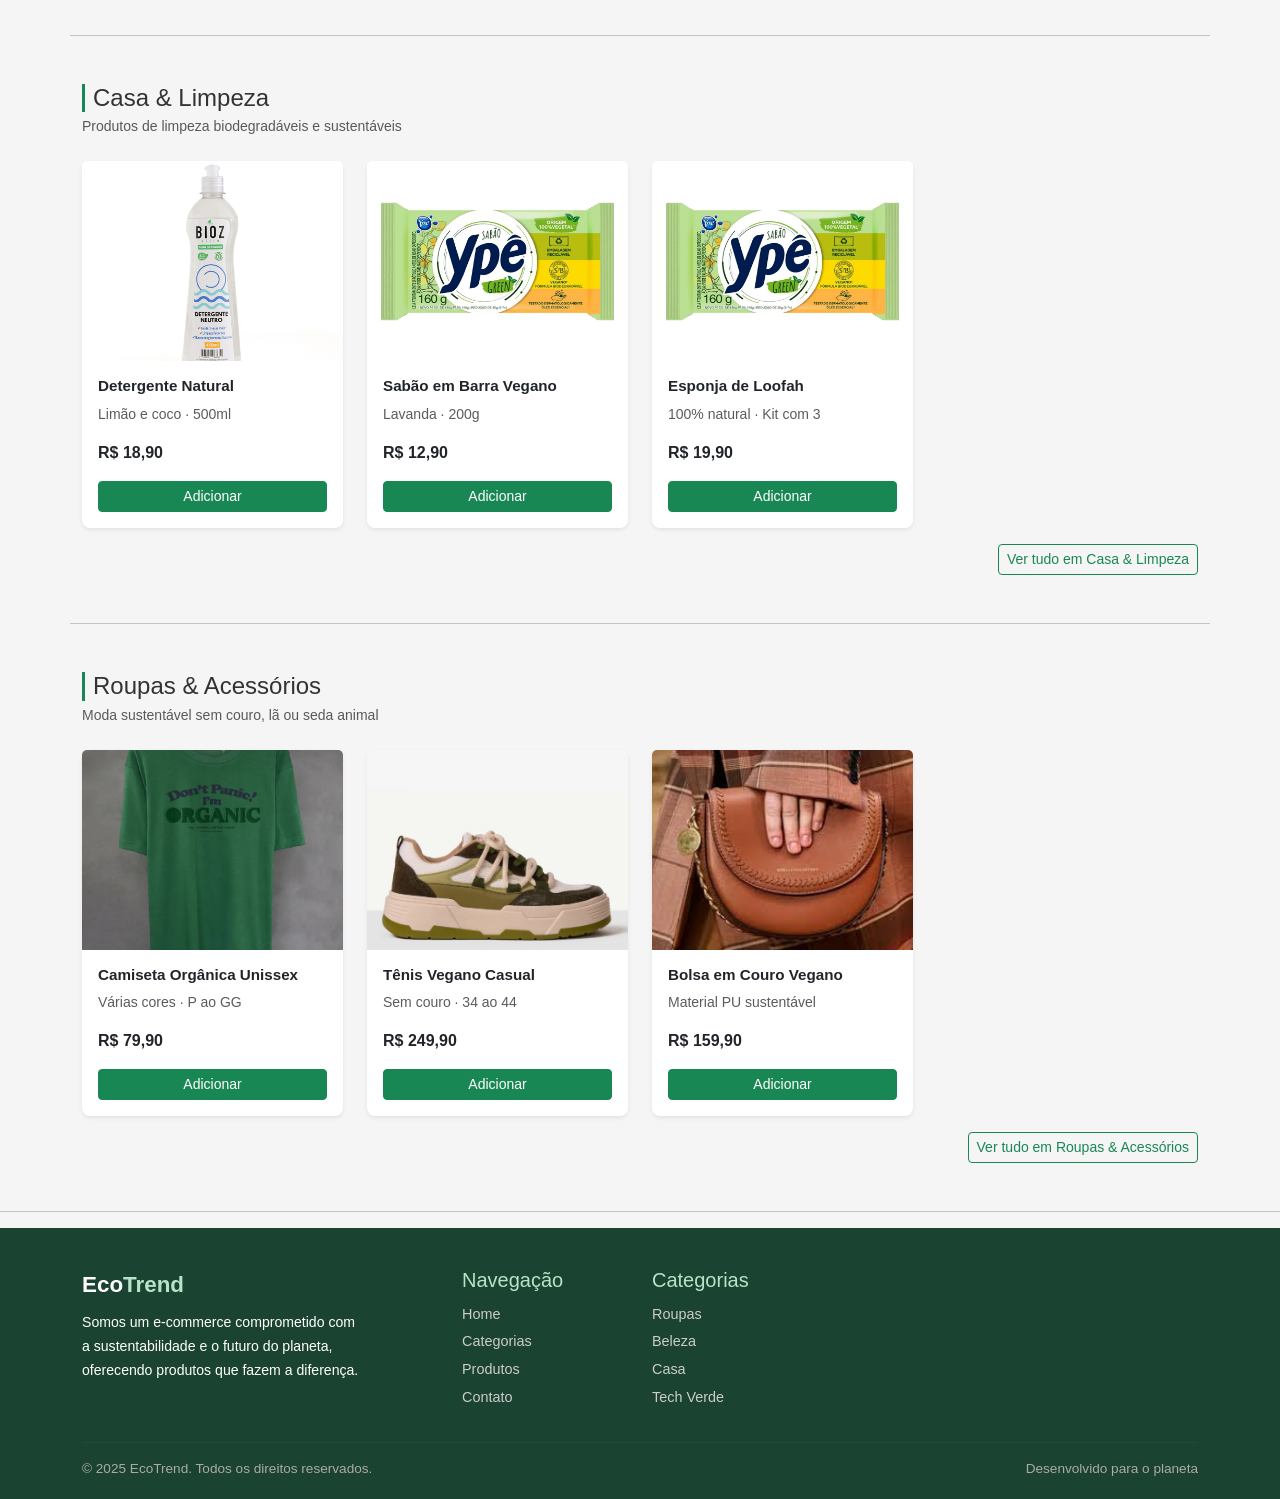
==== commit ac0448ab: "side bar\ DOM carrinho\ Atulizações index e pages" ====
--- a/index.html
+++ b/index.html
@@ -30,14 +30,31 @@
                 <div class="d-flex align-items-center gap-3">
                     <a href="#" class="text-white-50 text-decoration-none"><i class="fas fa-search"></i></a>
                     <a href="#" class="text-white-50 text-decoration-none"><i class="fas fa-user"></i></a>
-                    <a href="pages/categorias.html" class="nav-link cart-btn">
-                        <i class="fas fa-shopping-cart me-1"></i> Carrinho <span
-                            class="badge bg-white text-success ms-1">0</span>
+                    <a href="#" class="nav-link cart-btn" id="btn-abrir-carrinho">
+                    <i class="fas fa-shopping-cart me-1"></i> Carrinho
+                    <span class="badge bg-white text-success ms-1" id="carrinho-qtd">0</span>
                     </a>
                 </div>
             </div>
         </div>
     </nav>
+
+    <!-- Sidebar-->
+    <div class="carrinho-overlay" id="carrinho-overlay"></div>
+    <aside class="carrinho-sidebar" id="carrinho-sidebar">
+        <div class="carrinho-header">
+            <h5>Meu Carrinho</h5>
+            <button class="btn-fechar-carrinho" id="btn-fechar-carrinho">&times;</button>
+        </div>
+        <ul class="carrinho-lista" id="carrinho-lista"></ul>
+        <div class="carrinho-footer">
+            <div class="carrinho-total">
+                <span>Total:</span>
+                <strong id="carrinho-total">R$ 0,00</strong>
+            </div>
+            <a href="#" class="btn btn-success w-100 mt-2">Finalizar Compra</a>
+        </div>
+    </aside>
 
     <!-- Carrossel -->
     <div id="promoCarousel" class="carousel slide" data-bs-ride="carousel" data-bs-interval="5000">
--- a/style/index.css
+++ b/style/index.css
@@ -167,4 +167,68 @@
         grid-template-rows: 1fr;
         grid-template-columns: 1fr 3fr;
     }
-}+}
+
+/* sidebar */
+
+/* Sidebar do Carrinho */
+.carrinho-overlay {
+    position: fixed; inset: 0;
+    background: rgba(0,0,0,0.45);
+    z-index: 1040;
+    opacity: 0; visibility: hidden;
+    transition: opacity 0.3s, visibility 0.3s;
+}
+.carrinho-overlay.aberto { opacity: 1; visibility: visible; }
+
+.carrinho-sidebar {
+    position: fixed; top: 0; right: 0;
+    width: 380px; max-width: 90vw; height: 100vh;
+    background: #fff; z-index: 1050;
+    display: flex; flex-direction: column;
+    transform: translateX(100%);
+    transition: transform 0.35s cubic-bezier(0.4,0,0.2,1);
+    box-shadow: -4px 0 24px rgba(0,0,0,0.15);
+}
+.carrinho-sidebar.aberto { transform: translateX(0); }
+
+.carrinho-header {
+    display: flex; justify-content: space-between; align-items: center;
+    padding: 1rem 1.25rem;
+    background: linear-gradient(135deg,#1b5e20,#2e7d32);
+    color: #fff;
+}
+.carrinho-header h5 { margin: 0; font-weight: 700; }
+
+.btn-fechar-carrinho {
+    background: none; border: none; color: #fff;
+    font-size: 1.6rem; cursor: pointer;
+}
+
+.carrinho-lista {
+    list-style: none; padding: 0; margin: 0;
+    flex: 1; overflow-y: auto;
+}
+.carrinho-vazio { text-align: center; color: #999; padding: 3rem 1rem; }
+
+.carrinho-item {
+    display: flex; justify-content: space-between; align-items: center;
+    padding: 0.85rem 1.25rem; border-bottom: 1px solid #f0f0f0;
+}
+.carrinho-item-info { display: flex; flex-direction: column; flex: 1; min-width: 0; }
+.carrinho-item-info strong { font-size: 0.88rem; overflow: hidden; text-overflow: ellipsis; white-space: nowrap; }
+.carrinho-item-preco { font-size: 0.82rem; color: #2e7d32; font-weight: 600; }
+
+.carrinho-item-controles { display: flex; align-items: center; gap: 0.35rem; }
+.btn-qtd {
+    width: 26px; height: 26px; border: 1px solid #ddd; border-radius: 4px;
+    background: #f8f8f8; font-weight: 700; cursor: pointer;
+    display: flex; align-items: center; justify-content: center;
+}
+.btn-qtd:hover { background: #e8e8e8; }
+.carrinho-item-qtd { font-size: 0.85rem; font-weight: 600; min-width: 20px; text-align: center; }
+.btn-remover { background: none; border: none; color: #c62828; cursor: pointer; margin-left: 0.25rem; }
+
+.carrinho-footer { padding: 1rem 1.25rem; border-top: 2px solid #e0e0e0; background: #fafafa; }
+.carrinho-total { display: flex; justify-content: space-between; font-size: 1.05rem; }
+.carrinho-total strong { color: #1b5e20; font-size: 1.15rem; }
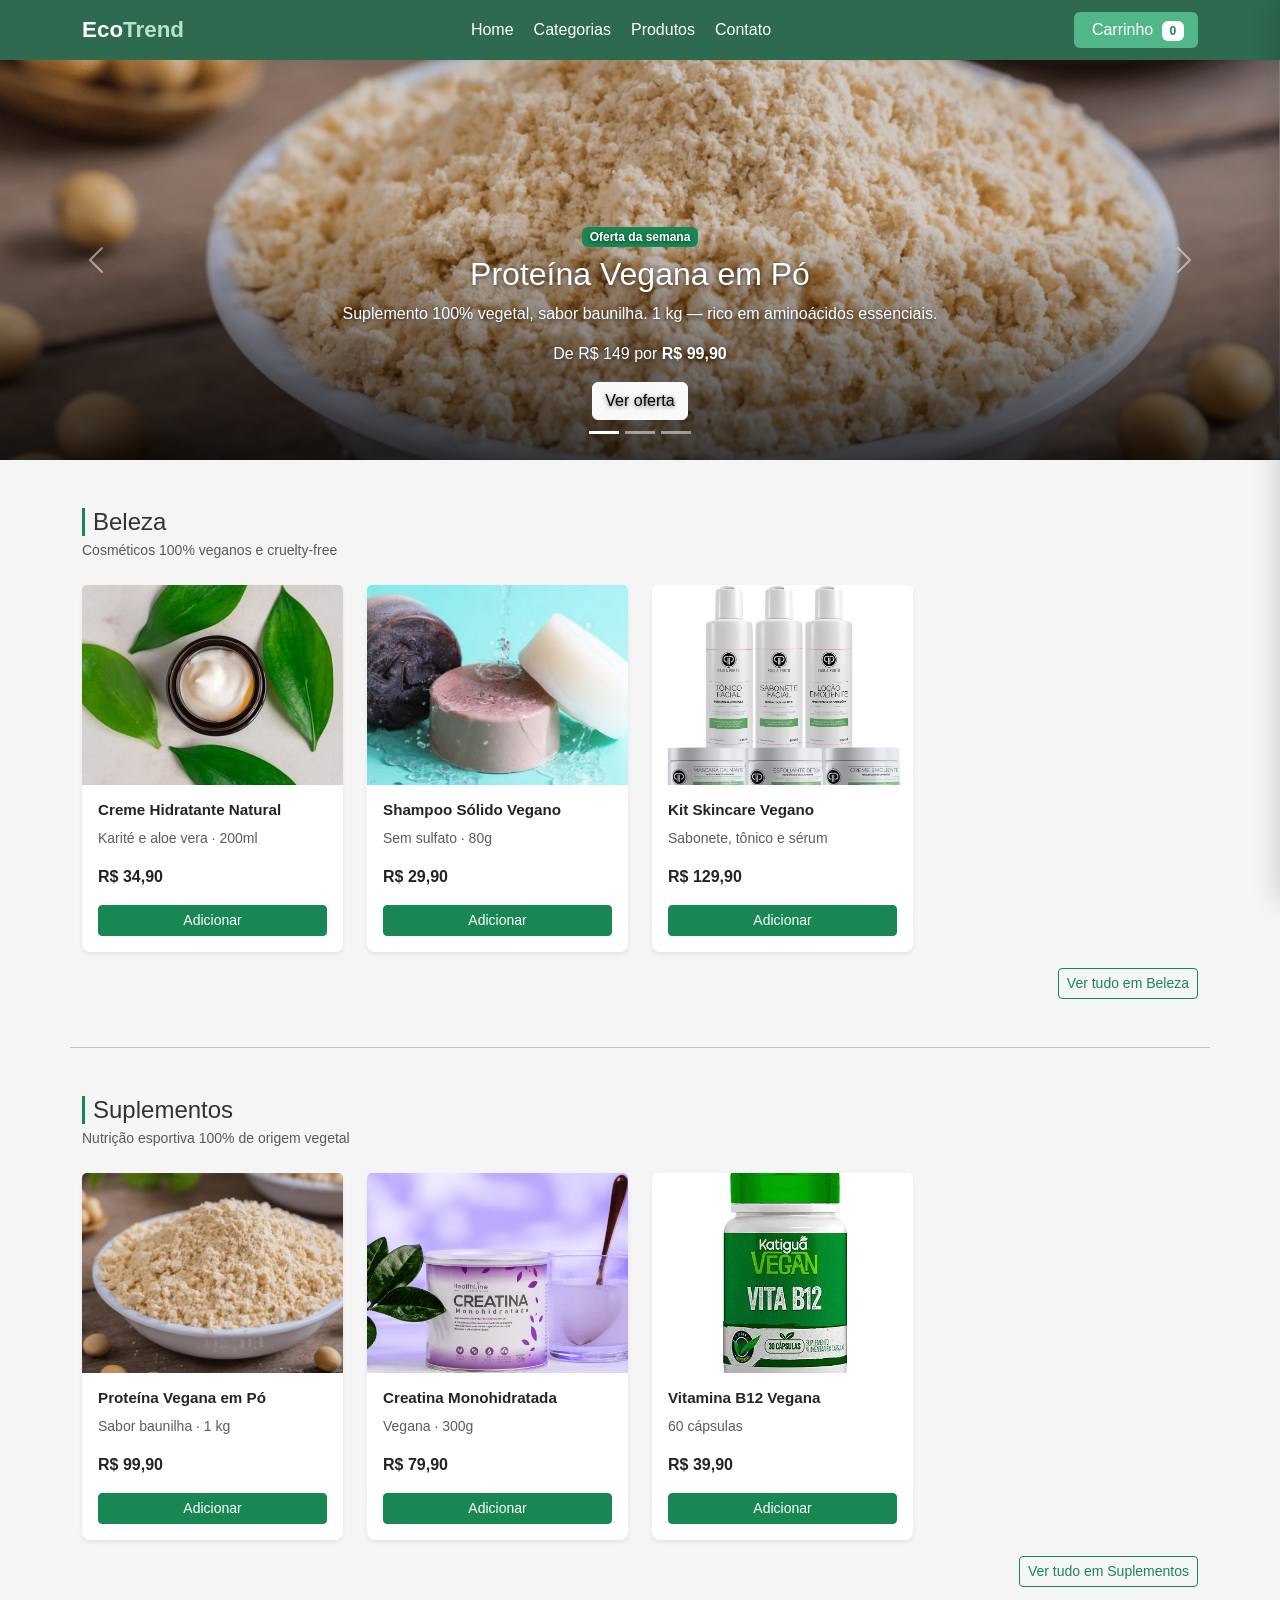
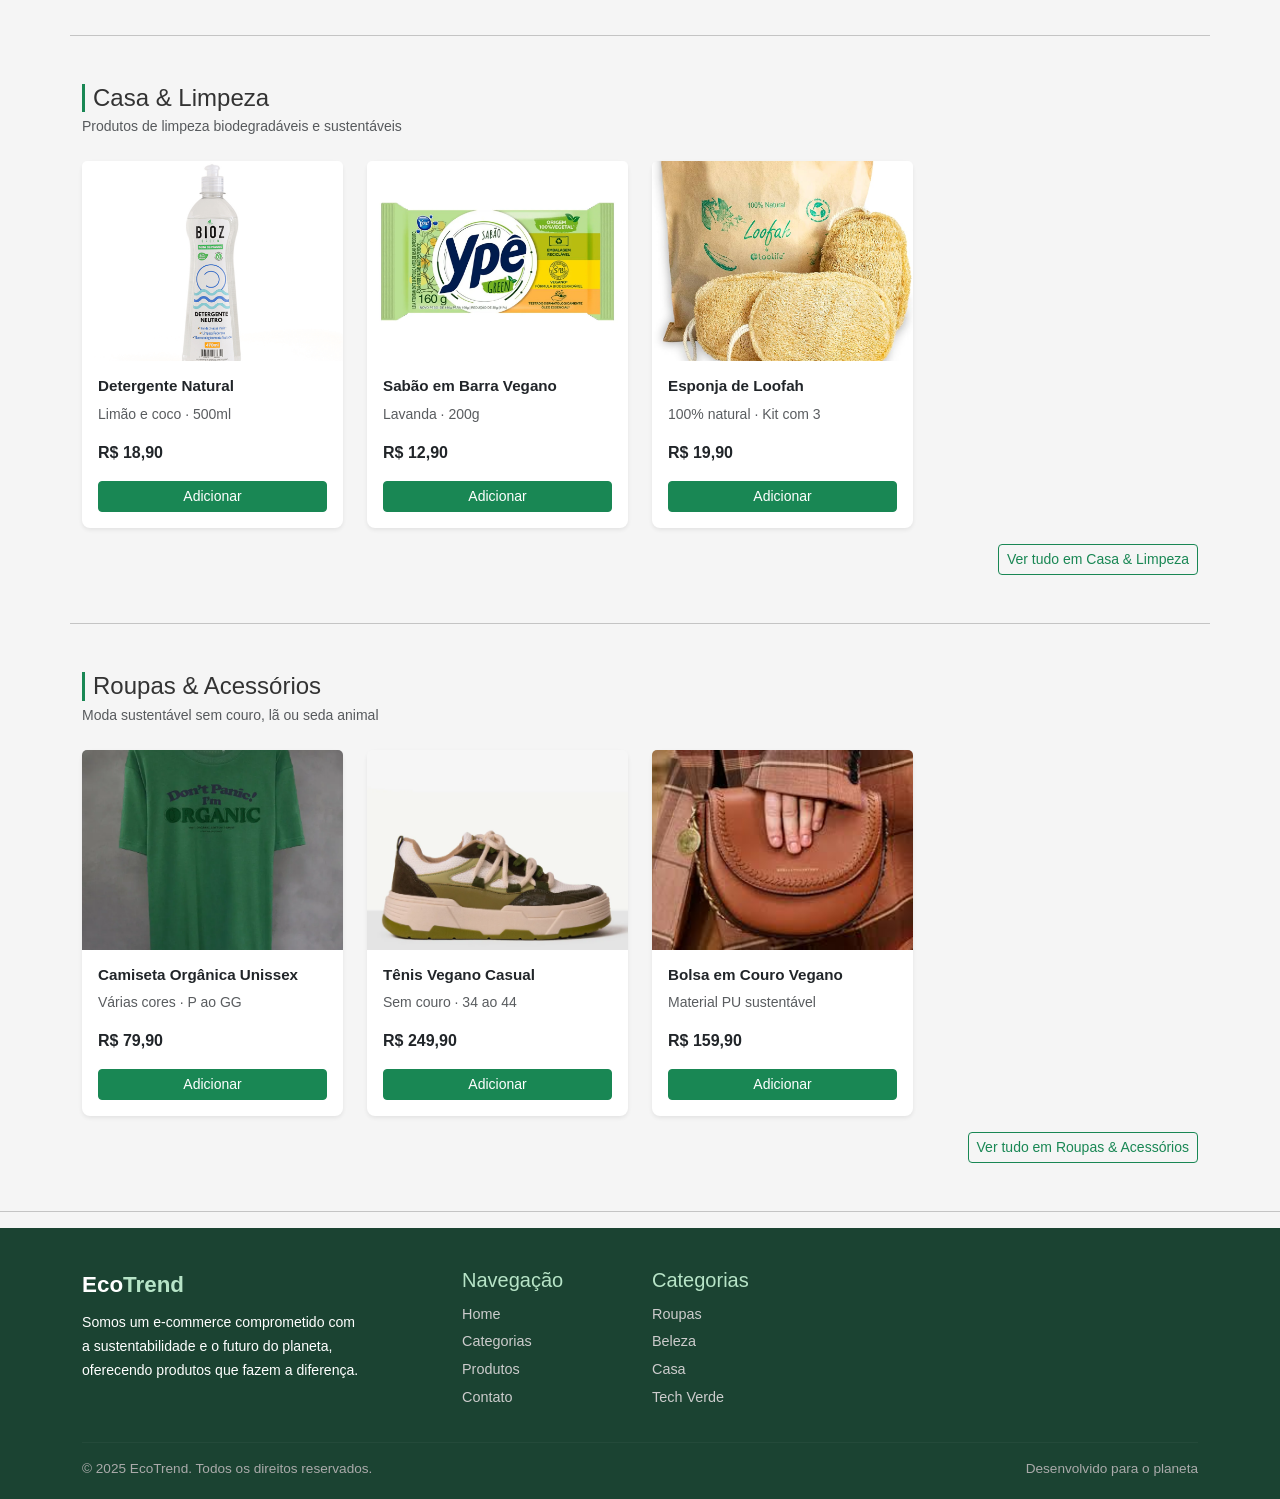
==== commit d3464341: "correção index/ correção nav bar em todas as pages" ====
--- a/index.html
+++ b/index.html
@@ -22,7 +22,7 @@
             </button>
             <div class="collapse navbar-collapse" id="navMenu">
                 <ul class="navbar-nav mx-auto gap-1">
-                    <li class="nav-item"><a class="nav-link active" href="index.html">Home</a></li>
+                    <li class="nav-item"><a class="nav-link" href="index.html">Home</a></li>
                     <li class="nav-item"><a class="nav-link" href="pages/categorias.html">Categorias</a></li>
                     <li class="nav-item"><a class="nav-link" href="pages/produtos.html">Produtos</a></li>
                     <li class="nav-item"><a class="nav-link" href="pages/contato.html">Contato</a></li>
@@ -76,7 +76,7 @@
                     <h2>Proteína Vegana em Pó</h2>
                     <p>Suplemento 100% vegetal, sabor baunilha. 1 kg — rico em aminoácidos essenciais.</p>
                     <p>De R$ 149 por <strong>R$ 99,90</strong></p>
-                    <a href="#" class="btn btn-light">Ver oferta</a>
+                    <a href="pages/produtos.html" class="btn btn-light">Ver oferta</a>
                 </div>
             </div>
 
@@ -88,7 +88,8 @@
                     <h2>Creme Hidratante Natural</h2>
                     <p>Formulado com manteiga de karité e aloe vera. Sem ingredientes de origem animal.</p>
                     <p>A partir de <strong>R$ 34,90</strong></p>
-                    <a href="#" class="btn btn-light">Aproveitar</a>
+                    <a href="pages/produtos.html" class="btn btn-light">Aproveitar</a>
+
                 </div>
             </div>
 
@@ -100,7 +101,7 @@
                     <h2>Kit Skincare Vegano</h2>
                     <p>Sabonete, tônico e sérum em um único kit. Cruelty-free e certificado vegano.</p>
                     <p>Kit por <strong>R$ 129,90</strong></p>
-                    <a href="#" class="btn btn-light">Comprar agora</a>
+                    <a href="pages/produtos.html" class="btn btn-light">Comprar agora</a>
                 </div>
             </div>
 
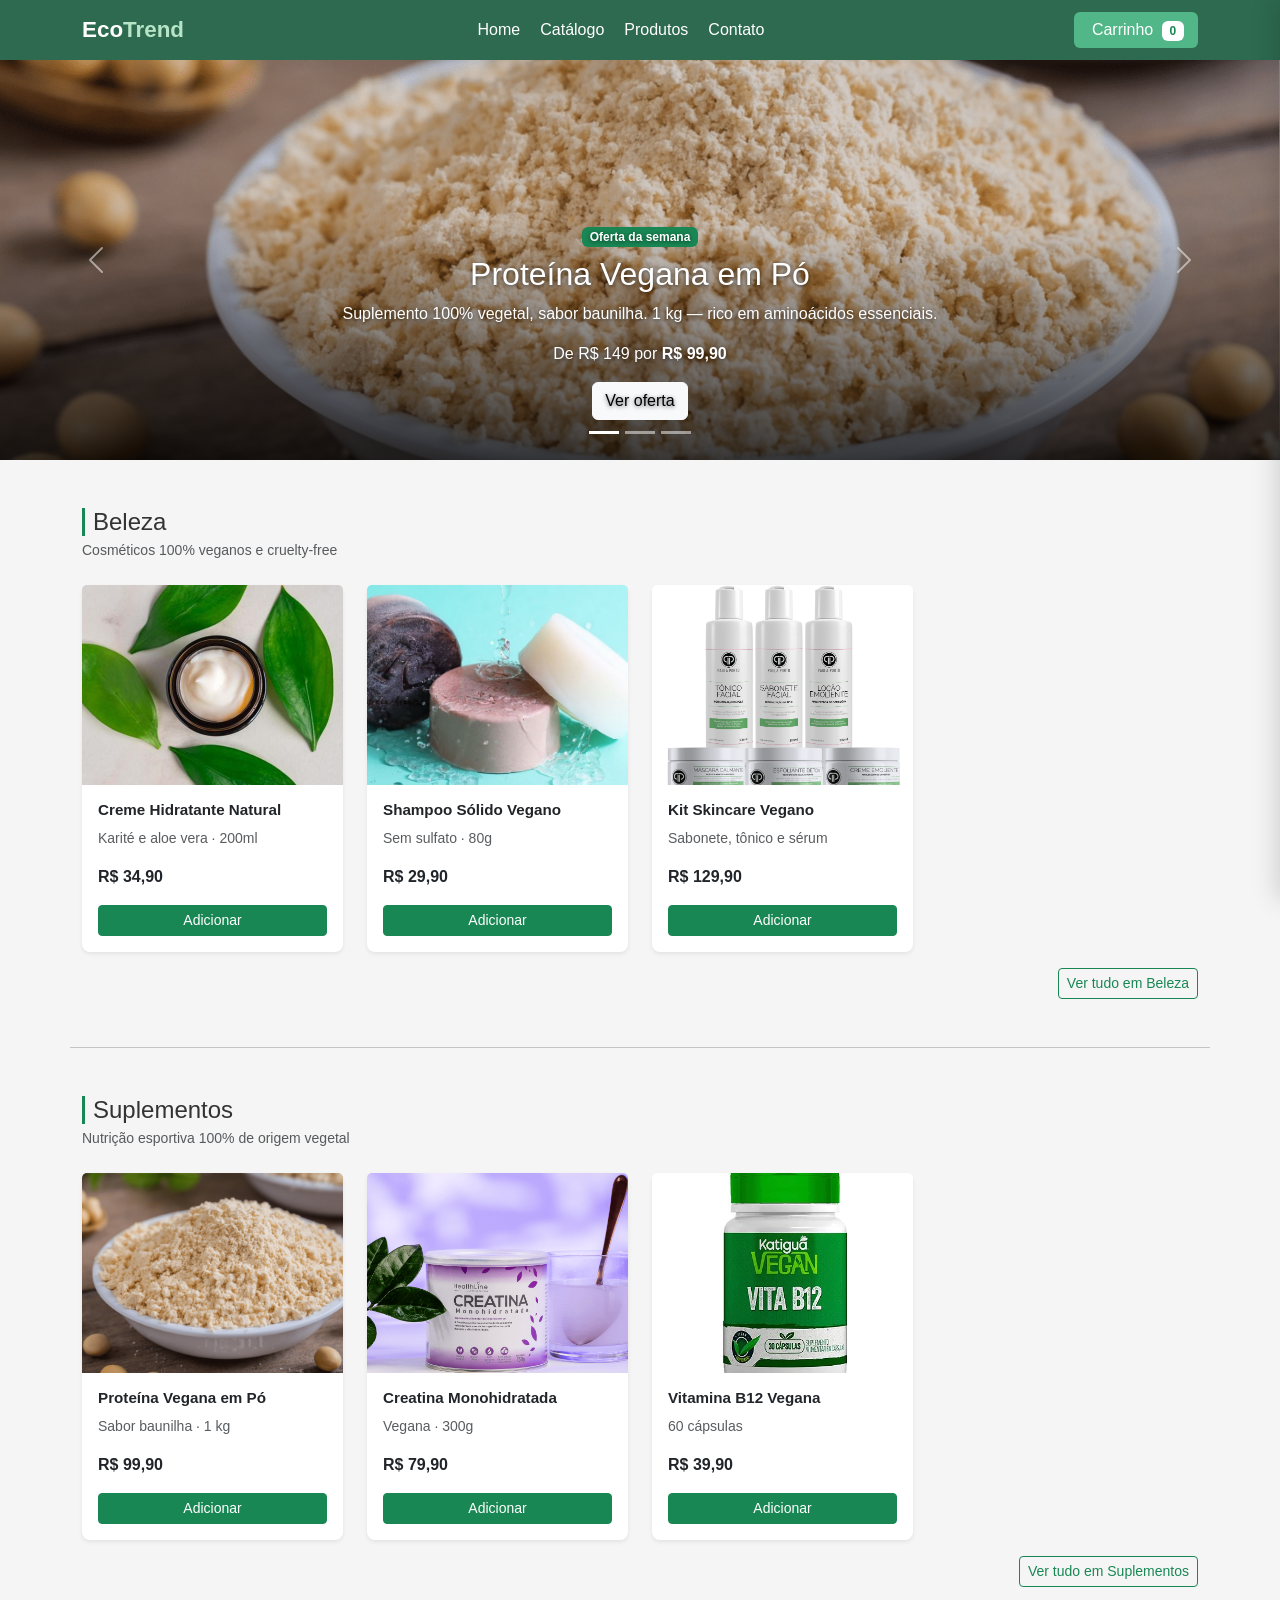
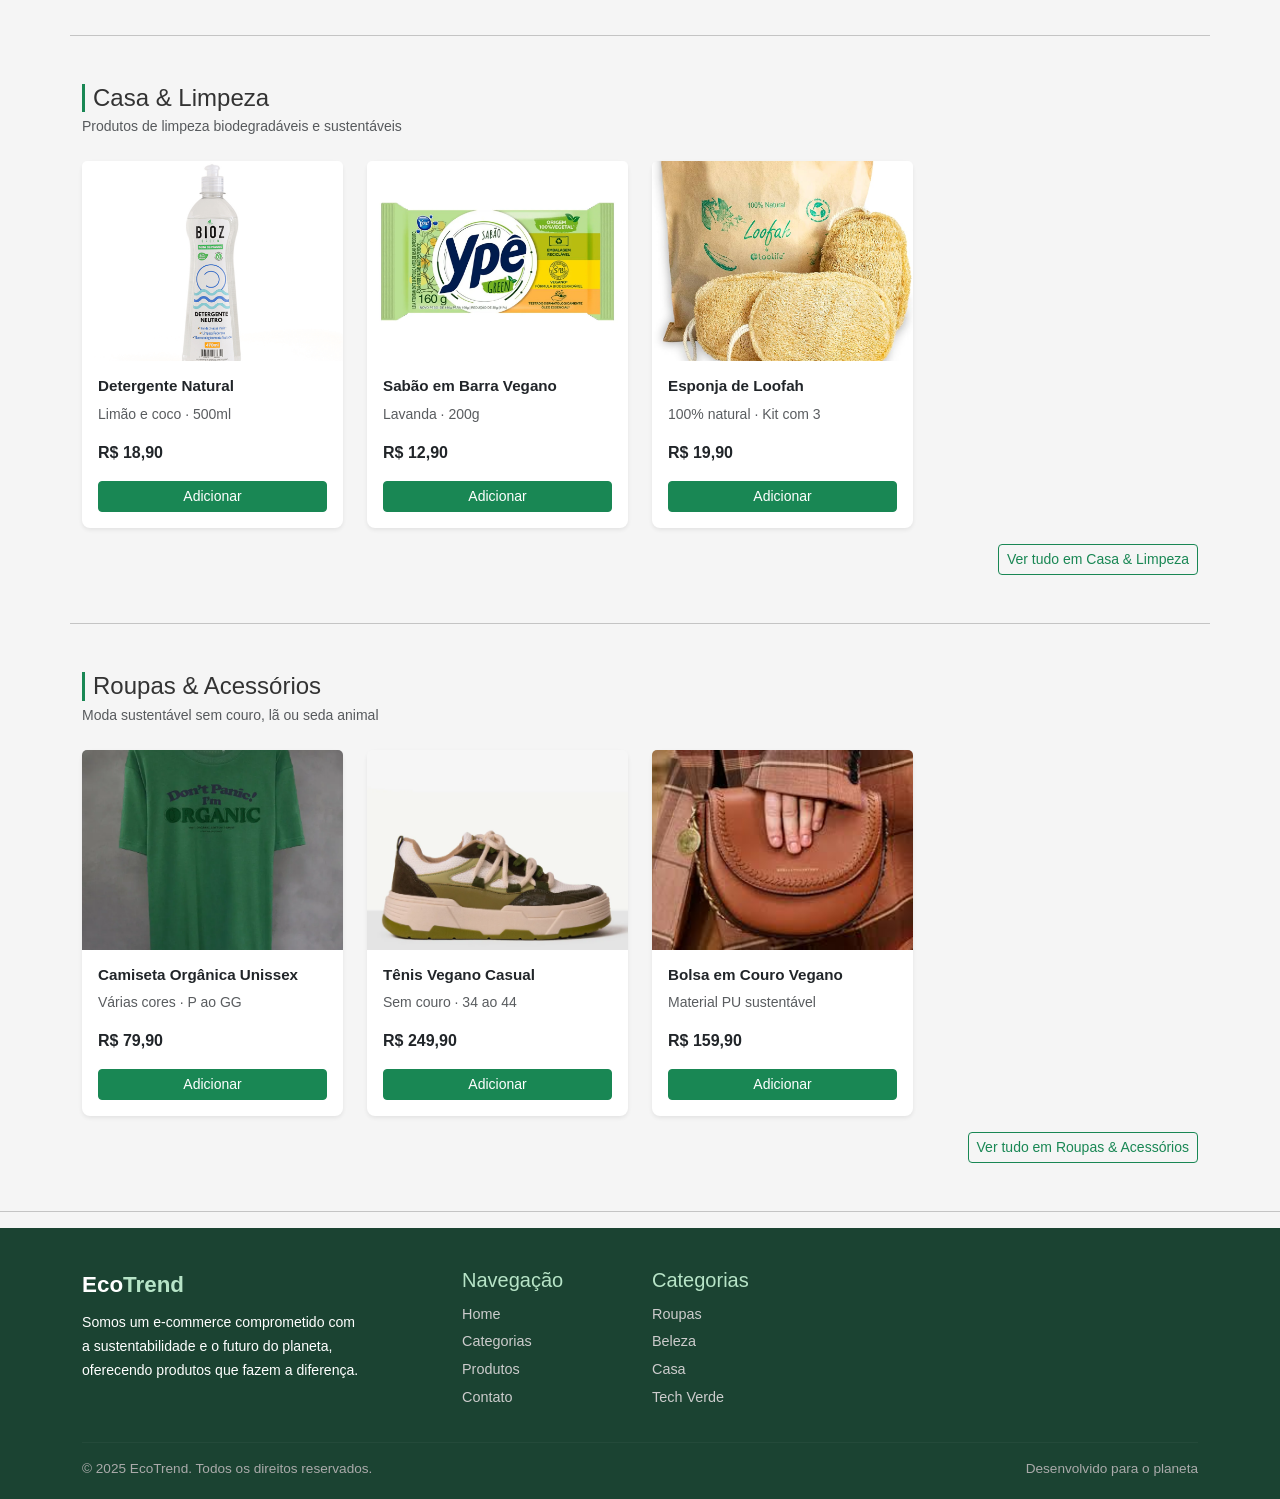
==== commit 6c29395a: "update categorias/reformulação produtos/implementação da vitrine" ====
--- a/index.html
+++ b/index.html
@@ -23,7 +23,7 @@
             <div class="collapse navbar-collapse" id="navMenu">
                 <ul class="navbar-nav mx-auto gap-1">
                     <li class="nav-item"><a class="nav-link" href="index.html">Home</a></li>
-                    <li class="nav-item"><a class="nav-link" href="pages/categorias.html">Categorias</a></li>
+                    <li class="nav-item"><a class="nav-link" href="pages/categorias.html">Catálogo</a></li>
                     <li class="nav-item"><a class="nav-link" href="pages/produtos.html">Produtos</a></li>
                     <li class="nav-item"><a class="nav-link" href="pages/contato.html">Contato</a></li>
                 </ul>
